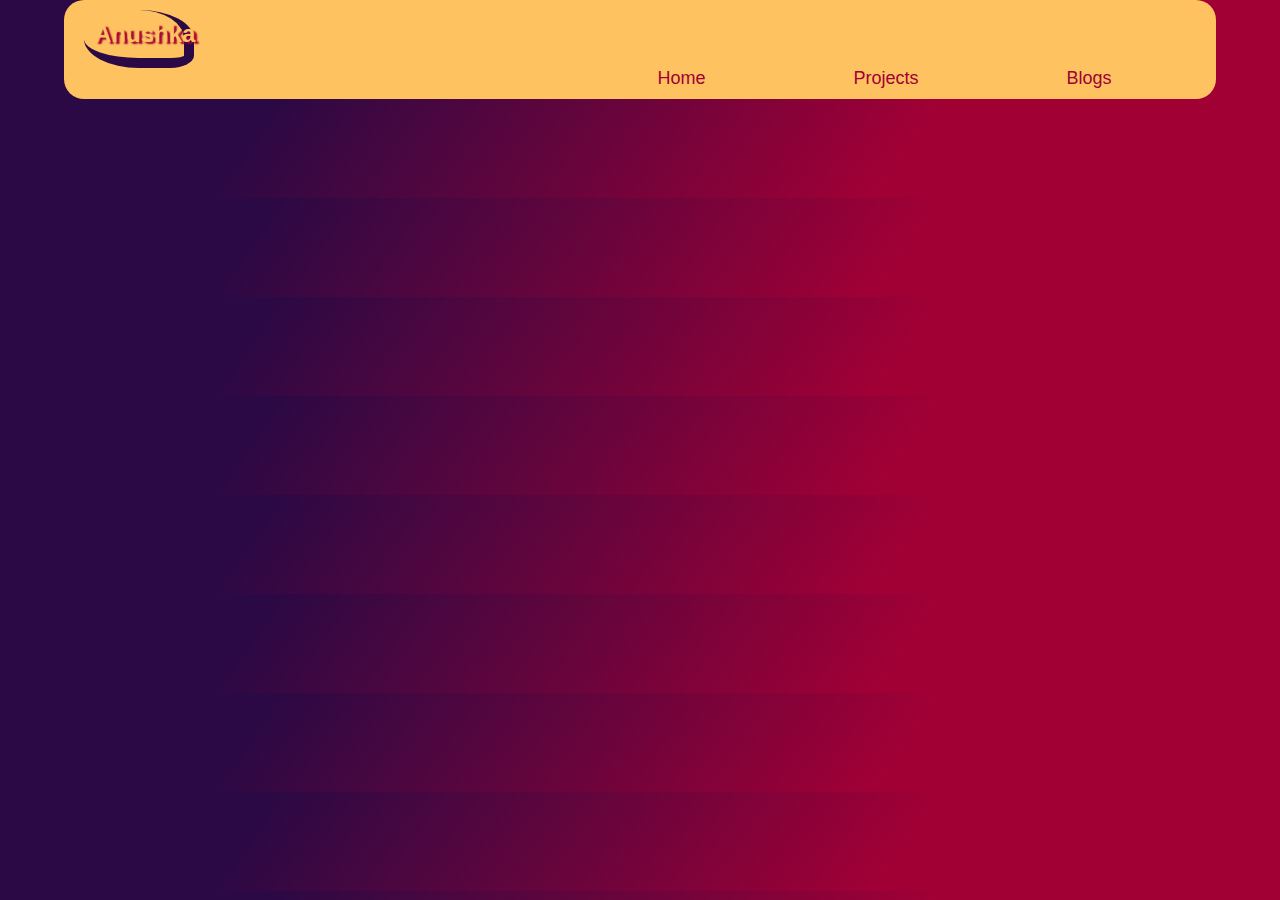
==== blogs.html @ 49ca30cb "adding index.html" ====
<!DOCTYPE html>
<html lang="en">
<head>
    <meta charset="UTF-8">
    <meta http-equiv="X-UA-Compatible" content="IE=edge">
    <meta name="viewport" content="width=device-width, initial-scale=1.0">
    <title>MyBlogs</title>
    <link rel="stylesheet" href="portfolio.css">
</head>
<body>
    <div class="nav">
        <header>
            <h2> Anushka</h2>
        </header>

        <ul class="navlist">
            <li class="navlistrow"><a href="#">Home</a></li>
            <li class="navlistrow"><a href="/projects.html">Projects</a></li>
            <li class="navlistrow"><a href="/blogs.html">Blogs</a></li>
            <li class="navlistrow"><a href="">Contact</a></li>
        </ul>
    </div>
</body>
</html>
---- portfolio.css ----
@import url('https://fonts.googleapis.com/css2?family=Oleo+Script+Swash+Caps:wght@400;700&display=swap');

:root {

    --primaary: #2A0944;
    --primary: linear-gradient(125deg, rgb(42, 9, 68) 20%, rgb(161, 0, 53)70%);
    --secondary: #3FA796;
    --tertiary: #FEC260;
    --button: #A10035;
}

* {
    margin: 0;
    padding: 0;
    box-sizing: border-box;
    font-family: "Mulish", sans-serif;
    padding-left: 2rem;
    padding-right: 2rem;

    color: var(--tertiary);

}

body {
    background: var(--primary);
    overflow: auto;

}

header {

    margin-left: 10px;
    max-width: 110px;
    text-shadow: .2em .1em .1em var(--button);
    border-radius: 70%;
    border-bottom-right-radius: 30%;
    border: 10px solid #2A0944;
    border-top: #FEC260;
    border-left: #FEC260;
    padding: 10px;
}

header h2 {
    color: var(--primary);
    padding: 0px;

}

.nav {
    
    background: var(--tertiary);
    border-radius: 20px;
    padding: 10px;
    text-decoration: none;

}

.navlist {
    position: relative;
    font-size: large;
    list-style: none;
    margin-left: 45%;
    display: flex;
    padding: 0;
}

.navlist li a {
    text-decoration: none;
    color: var(--button);
    margin: 10px
}

.navlist li a:hover {
    transition: 0.6s;
    font-size: larger;
    text-shadow: 0.4em 0.4em 0.2em var(--button);
}

.content {
    display: flex;
    min-height: 560px;

}

.content .intro {
    margin-top: 12%;
    min-width: 40%;
    max-width: 50%;
    font-size: 30px;

}

.content .intro p {
    font-size: 1.4rem;
}

.hero img {
    max-height: 600px;
    display: block;

}

.hero {
    margin-top: 30px;
    padding: 0px;

    text-align: center;
    overflow-x: hidden;

}

.tech,
.projects,
.blogs {
    display: flex;
    text-align: center;
    padding: 2rem;
    margin: 2rem 0px;
    border-radius: 1rem;
    font-size: x-large;
}

img {
    max-height: 300px;
}

div p {
    margin: 25px;
    font-size: large;
    min-width: 30%;
}

h3 {
    text-decoration: wavy;
    text-shadow: 0.1em 0.3em 0.2em var(--button);
}

button {
    background: var(--primaary);
    padding: 10px;
    border-radius: 20px;
    border: var(--primary);
    margin: 15px;

}

footer {
    background: var(--tertiary);
    border-radius: 20px;
    padding: 20px;
    text-decoration: none;
    color: var(--button);
}

footer h2 {
    color: var(--button);
    text-align: center;
}

footer ul {
    text-align: center;

}

footer ul li {
    display: inline;
    color: var(--button);

}
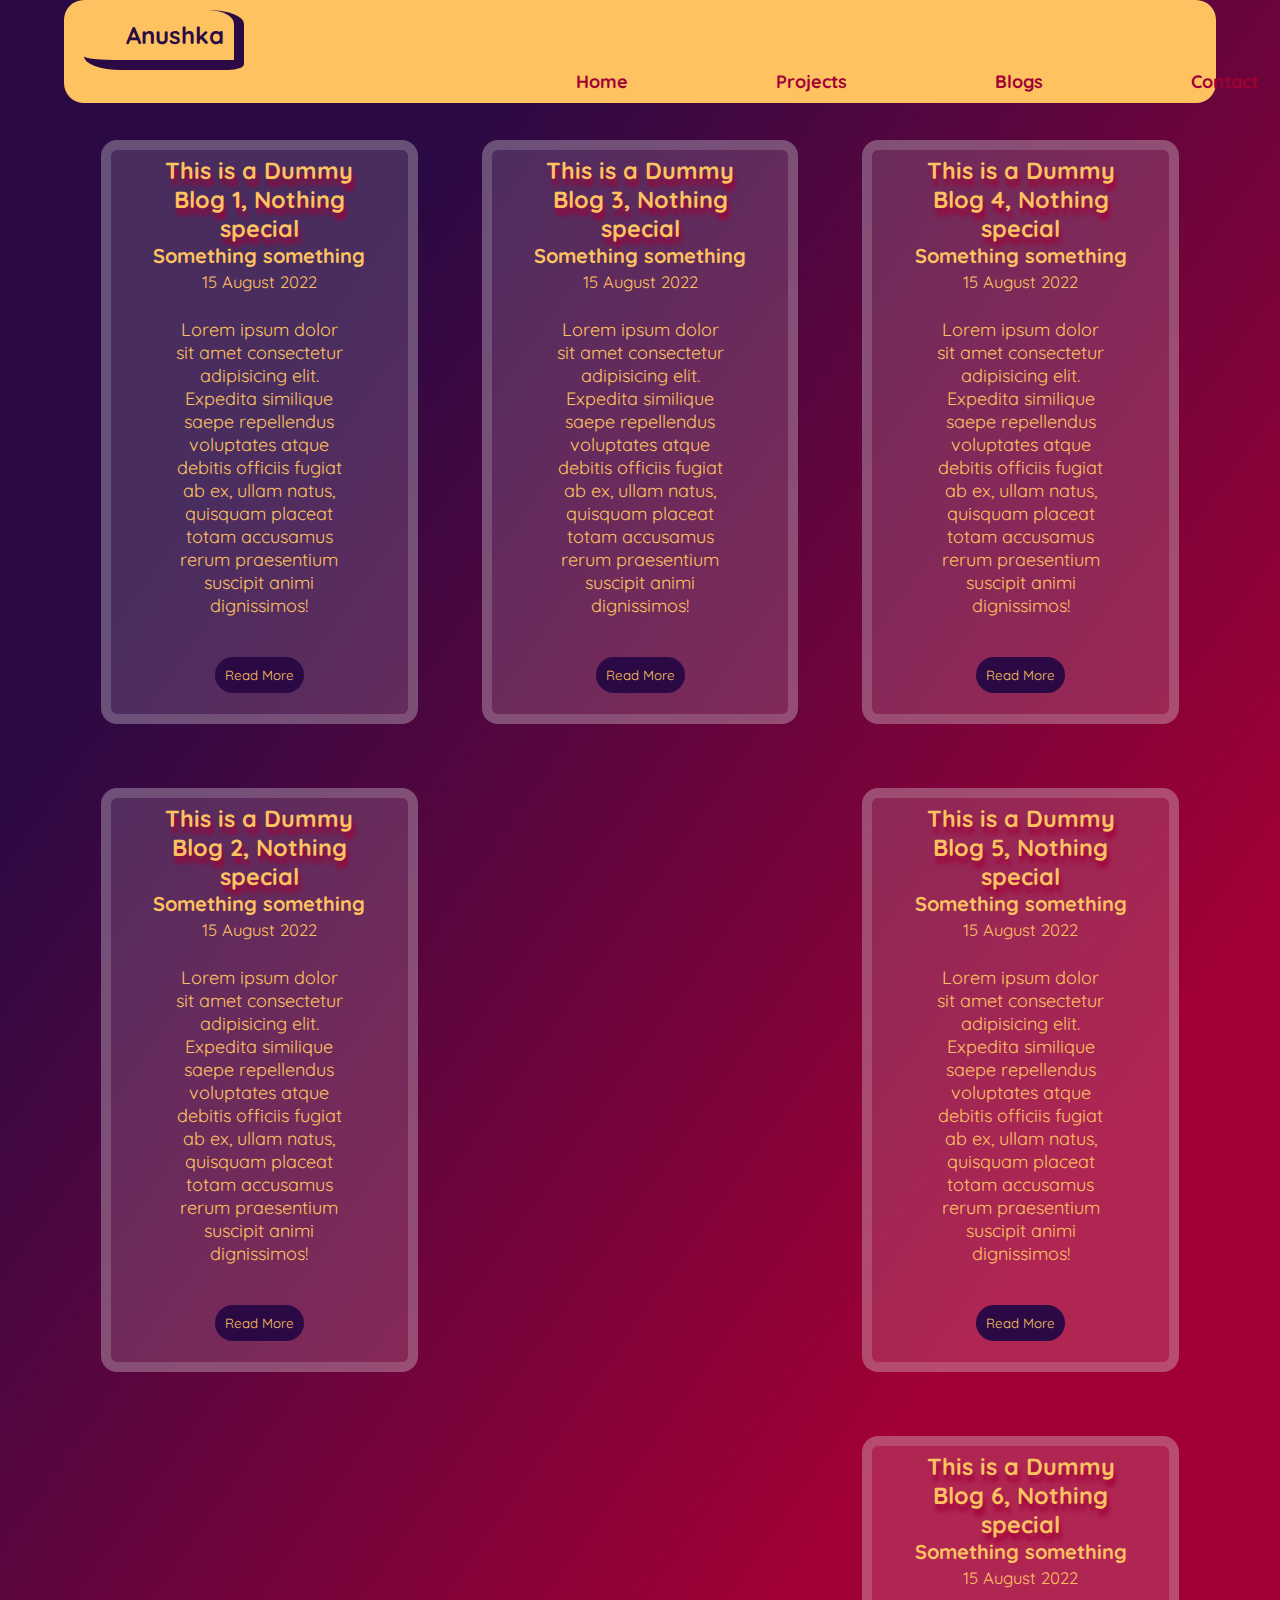
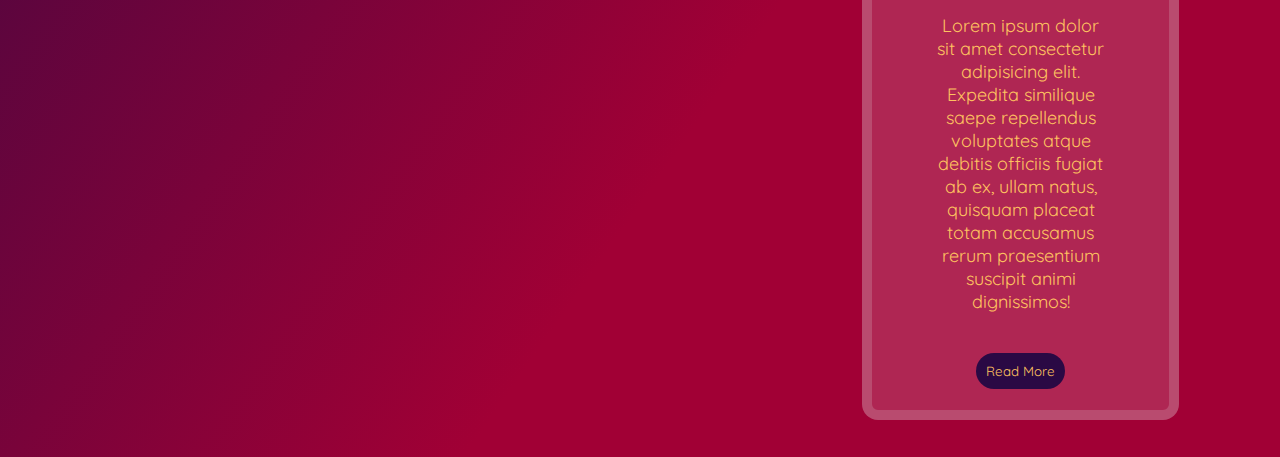
==== commit a7e81994: "adding blog page" ====
--- a/blogs.html
+++ b/blogs.html
@@ -1,24 +1,70 @@
 <!DOCTYPE html>
 <html lang="en">
-<head>
-    <meta charset="UTF-8">
-    <meta http-equiv="X-UA-Compatible" content="IE=edge">
-    <meta name="viewport" content="width=device-width, initial-scale=1.0">
+  <head>
+    <meta charset="UTF-8" />
+    <meta http-equiv="X-UA-Compatible" content="IE=edge" />
+    <meta name="viewport" content="width=device-width, initial-scale=1.0" />
     <title>MyBlogs</title>
-    <link rel="stylesheet" href="portfolio.css">
-</head>
-<body>
+    <link rel="stylesheet" href="portfolio.css" />
+    <link rel="stylesheet" href="blog.css">
+  </head>
+  <body>
     <div class="nav">
-        <header>
-            <h2> Anushka</h2>
-        </header>
+      <header>
+        <h2>Anushka</h2>
+      </header>
 
-        <ul class="navlist">
-            <li class="navlistrow"><a href="#">Home</a></li>
-            <li class="navlistrow"><a href="/projects.html">Projects</a></li>
-            <li class="navlistrow"><a href="/blogs.html">Blogs</a></li>
-            <li class="navlistrow"><a href="">Contact</a></li>
-        </ul>
+      <ul class="navlist">
+        <li class="navlistrow"><a href="#">Home</a></li>
+        <li class="navlistrow"><a href="/projects.html">Projects</a></li>
+        <li class="navlistrow"><a href="/blogs.html">Blogs</a></li>
+        <li class="navlistrow"><a href="">Contact</a></li>
+      </ul>
     </div>
-</body>
-</html>+    <div class="blog-content">
+      <div class="left">
+        <div class="blogs" id="one">
+          <h3>This is a Dummy Blog 1, Nothing special</h3>
+          <h4>Something something</h4>
+          <small>15 August 2022</small>
+          <p>Lorem ipsum dolor sit amet consectetur adipisicing elit. Expedita similique saepe repellendus voluptates atque debitis officiis fugiat ab ex, ullam natus, quisquam placeat totam accusamus rerum praesentium suscipit animi dignissimos!</p>
+          <button class="readMore">Read More</button>
+        </div>
+        <div class="blogs"id="two">
+          <h3>This is a Dummy Blog 2, Nothing special</h3>
+          <h4>Something something</h4>
+          <small>15 August 2022</small><p>Lorem ipsum dolor sit amet consectetur adipisicing elit. Expedita similique saepe repellendus voluptates atque debitis officiis fugiat ab ex, ullam natus, quisquam placeat totam accusamus rerum praesentium suscipit animi dignissimos!</p>
+          <button class="readMore">Read More</button>
+        </div>
+      </div>
+      <div class="middle"id="three">
+        <div class="blogs">
+          <h3>This is a Dummy Blog 3, Nothing special</h3>
+          <h4>Something something</h4>
+          <small>15 August 2022</small><p>Lorem ipsum dolor sit amet consectetur adipisicing elit. Expedita similique saepe repellendus voluptates atque debitis officiis fugiat ab ex, ullam natus, quisquam placeat totam accusamus rerum praesentium suscipit animi dignissimos!</p>
+          <button class="readMore">Read More</button>
+        </div>
+      </div>
+      <div class="right"id="four">
+        <div class="blogs">
+          <h3>This is a Dummy Blog 4, Nothing special</h3>
+          <h4>Something something</h4>
+          <small>15 August 2022</small><p>Lorem ipsum dolor sit amet consectetur adipisicing elit. Expedita similique saepe repellendus voluptates atque debitis officiis fugiat ab ex, ullam natus, quisquam placeat totam accusamus rerum praesentium suscipit animi dignissimos!</p>
+          <button class="readMore">Read More</button>
+        </div>
+        <div class="blogs"id="five">
+          <h3>This is a Dummy Blog 5, Nothing special</h3>
+          <h4>Something something</h4>
+          <small>15 August 2022</small><p>Lorem ipsum dolor sit amet consectetur adipisicing elit. Expedita similique saepe repellendus voluptates atque debitis officiis fugiat ab ex, ullam natus, quisquam placeat totam accusamus rerum praesentium suscipit animi dignissimos!</p>
+          <button class="readMore">Read More</button>
+        </div>
+        <div class="blogs"id="six">
+            <h3>This is a Dummy Blog 6, Nothing special</h3>
+            <h4>Something something</h4>
+            <small>15 August 2022</small><p>Lorem ipsum dolor sit amet consectetur adipisicing elit. Expedita similique saepe repellendus voluptates atque debitis officiis fugiat ab ex, ullam natus, quisquam placeat totam accusamus rerum praesentium suscipit animi dignissimos!</p>
+            <button class="readMore">Read More</button>
+          </div>
+      </div>
+    </div>
+  </body>
+</html>
--- a/portfolio.css
+++ b/portfolio.css
@@ -1,169 +1,157 @@
-@import url('https://fonts.googleapis.com/css2?family=Oleo+Script+Swash+Caps:wght@400;700&display=swap');
-
+@import url("https://fonts.googleapis.com/css2?family=Oleo+Script+Swash+Caps:wght@400;700&family=Quicksand:wght@300;400;500;600;700&display=swap");
 :root {
-
-    --primaary: #2A0944;
-    --primary: linear-gradient(125deg, rgb(42, 9, 68) 20%, rgb(161, 0, 53)70%);
-    --secondary: #3FA796;
-    --tertiary: #FEC260;
-    --button: #A10035;
+  --primaary: #2a0944;
+  --primary: linear-gradient(125deg, rgb(42, 9, 68) 20%, rgb(161, 0, 53) 70%);
+  --secondary: #3fa796;
+  --tertiary: #fec260;
+  --button: #a10035;
 }
 
 * {
-    margin: 0;
-    padding: 0;
-    box-sizing: border-box;
-    font-family: "Mulish", sans-serif;
-    padding-left: 2rem;
-    padding-right: 2rem;
-
-    color: var(--tertiary);
-
+  margin: 0;
+  padding: 0;
+  box-sizing: border-box;
+  font-family: "Oleo Script Swash Caps", cursive;
+  font-family: "Quicksand", sans-serif;
+  padding-left: 2rem;
+  padding-right: 2rem;
+  color: var(--tertiary);
 }
 
 body {
-    background: var(--primary);
-    overflow: auto;
-
+  background: var(--primary);
+  overflow-x: hidden;
 }
 
 header {
-
-    margin-left: 10px;
-    max-width: 110px;
-    text-shadow: .2em .1em .1em var(--button);
-    border-radius: 70%;
-    border-bottom-right-radius: 30%;
-    border: 10px solid #2A0944;
-    border-top: #FEC260;
-    border-left: #FEC260;
-    padding: 10px;
+  margin-left: 10px;
+  max-width: 160px;
+  border-radius: 23%;
+  border-bottom-right-radius: 10%;
+  border: 10px solid #2a0944;
+  border-top: #fec260;
+  border-left: #fec260;
+  padding: 10px;
 }
 
 header h2 {
-    color: var(--primary);
-    padding: 0px;
-
+  color: var(--primaary);
+  margin-right: 10px;
 }
 
 .nav {
-    
-    background: var(--tertiary);
-    border-radius: 20px;
-    padding: 10px;
-    text-decoration: none;
-
+  background: var(--tertiary);
+  border-radius: 20px;
+  padding: 10px;
+  text-decoration: none;
 }
 
 .navlist {
-    position: relative;
-    font-size: large;
-    list-style: none;
-    margin-left: 45%;
-    display: flex;
-    padding: 0;
+  position: relative;
+  left: 35%;
+  font-size: large;
+  list-style: none;
+  display: inline-flex;
 }
 
-.navlist li a {
-    text-decoration: none;
-    color: var(--button);
-    margin: 10px
+.navlistrow a {
+  justify-content: space-between;
+  text-decoration: none;
+  color: var(--button);
+  margin: 10px;
+  font-weight: 800;
 }
 
-.navlist li a:hover {
-    transition: 0.6s;
-    font-size: larger;
-    text-shadow: 0.4em 0.4em 0.2em var(--button);
+.navlistrow a:hover {
+  transition: 0.6s;
+  font-size: larger;
+  text-shadow: 0.4em 0.4em 0.2em var(--button);
 }
 
 .content {
-    display: flex;
-    min-height: 560px;
-
+  display: flex;
+  min-height: 560px;
 }
 
 .content .intro {
-    margin-top: 12%;
-    min-width: 40%;
-    max-width: 50%;
-    font-size: 30px;
-
+  margin-top: 12%;
+  min-width: 40%;
+  max-width: 50%;
+  font-size: 30px;
+  height: 500px;
 }
 
 .content .intro p {
-    font-size: 1.4rem;
+  font-size: 1.4rem;
 }
 
 .hero img {
-    max-height: 600px;
-    display: block;
-
+  max-height: 500px;
+  display: block;
 }
 
 .hero {
-    margin-top: 30px;
-    padding: 0px;
-
-    text-align: center;
-    overflow-x: hidden;
-
+  margin-top: 60px;
+  padding: 0px;
+  text-align: center;
+  overflow-x: hidden;
 }
 
 .tech,
 .projects,
 .blogs {
-    display: flex;
-    text-align: center;
-    padding: 2rem;
-    margin: 2rem 0px;
-    border-radius: 1rem;
-    font-size: x-large;
+  display: flex;
+  justify-content: center;
+  text-align: center;
+  padding: 2rem;
+  margin: 2rem 0px;
+  border-radius: 1rem;
+  font-size: x-large;
 }
 
 img {
-    max-height: 300px;
+  max-height: 300px;
 }
 
 div p {
-    margin: 25px;
-    font-size: large;
-    min-width: 30%;
+  margin: 25px;
+  font-size: large;
 }
 
 h3 {
-    text-decoration: wavy;
-    text-shadow: 0.1em 0.3em 0.2em var(--button);
+  text-shadow: 0.1em 0.3em 0.2em var(--button);
 }
 
 button {
-    background: var(--primaary);
-    padding: 10px;
-    border-radius: 20px;
-    border: var(--primary);
-    margin: 15px;
-
+  background: var(--primaary);
+  padding: 10px;
+  border-radius: 20px;
+  border: var(--primary);
+  margin: 15px;
 }
-
+button:hover{
+  letter-spacing: 1.2px;
+  transition:0.3s;
+}
 footer {
-    background: var(--tertiary);
-    border-radius: 20px;
-    padding: 20px;
-    text-decoration: none;
-    color: var(--button);
+  background: var(--tertiary);
+  border-radius: 20px;
+  padding: 20px;
+  text-decoration: none;
+  color: var(--button);
 }
 
 footer h2 {
-    color: var(--button);
-    text-align: center;
+  color: var(--button);
+  text-align: center;
 }
 
 footer ul {
-    text-align: center;
-
+  text-align: center;
 }
 
 footer ul li {
-    display: inline;
-    color: var(--button);
+  display: inline;
+  color: var(--button);
+}
 
-}--- a/blog.css
+++ b/blog.css
@@ -0,0 +1,14 @@
+.blog-content {
+    display: grid;
+    grid-template-columns: auto auto auto;
+    padding: 5px;
+  }
+  .blogs{
+    display: inline-block;
+    background-color: rgba(255, 255, 255, 0.15);
+    border: 10px solid rgba(225, 225, 225, 0.199);
+    padding: 6px;
+    font-size: 20px;
+    text-align: center;
+  }
+ 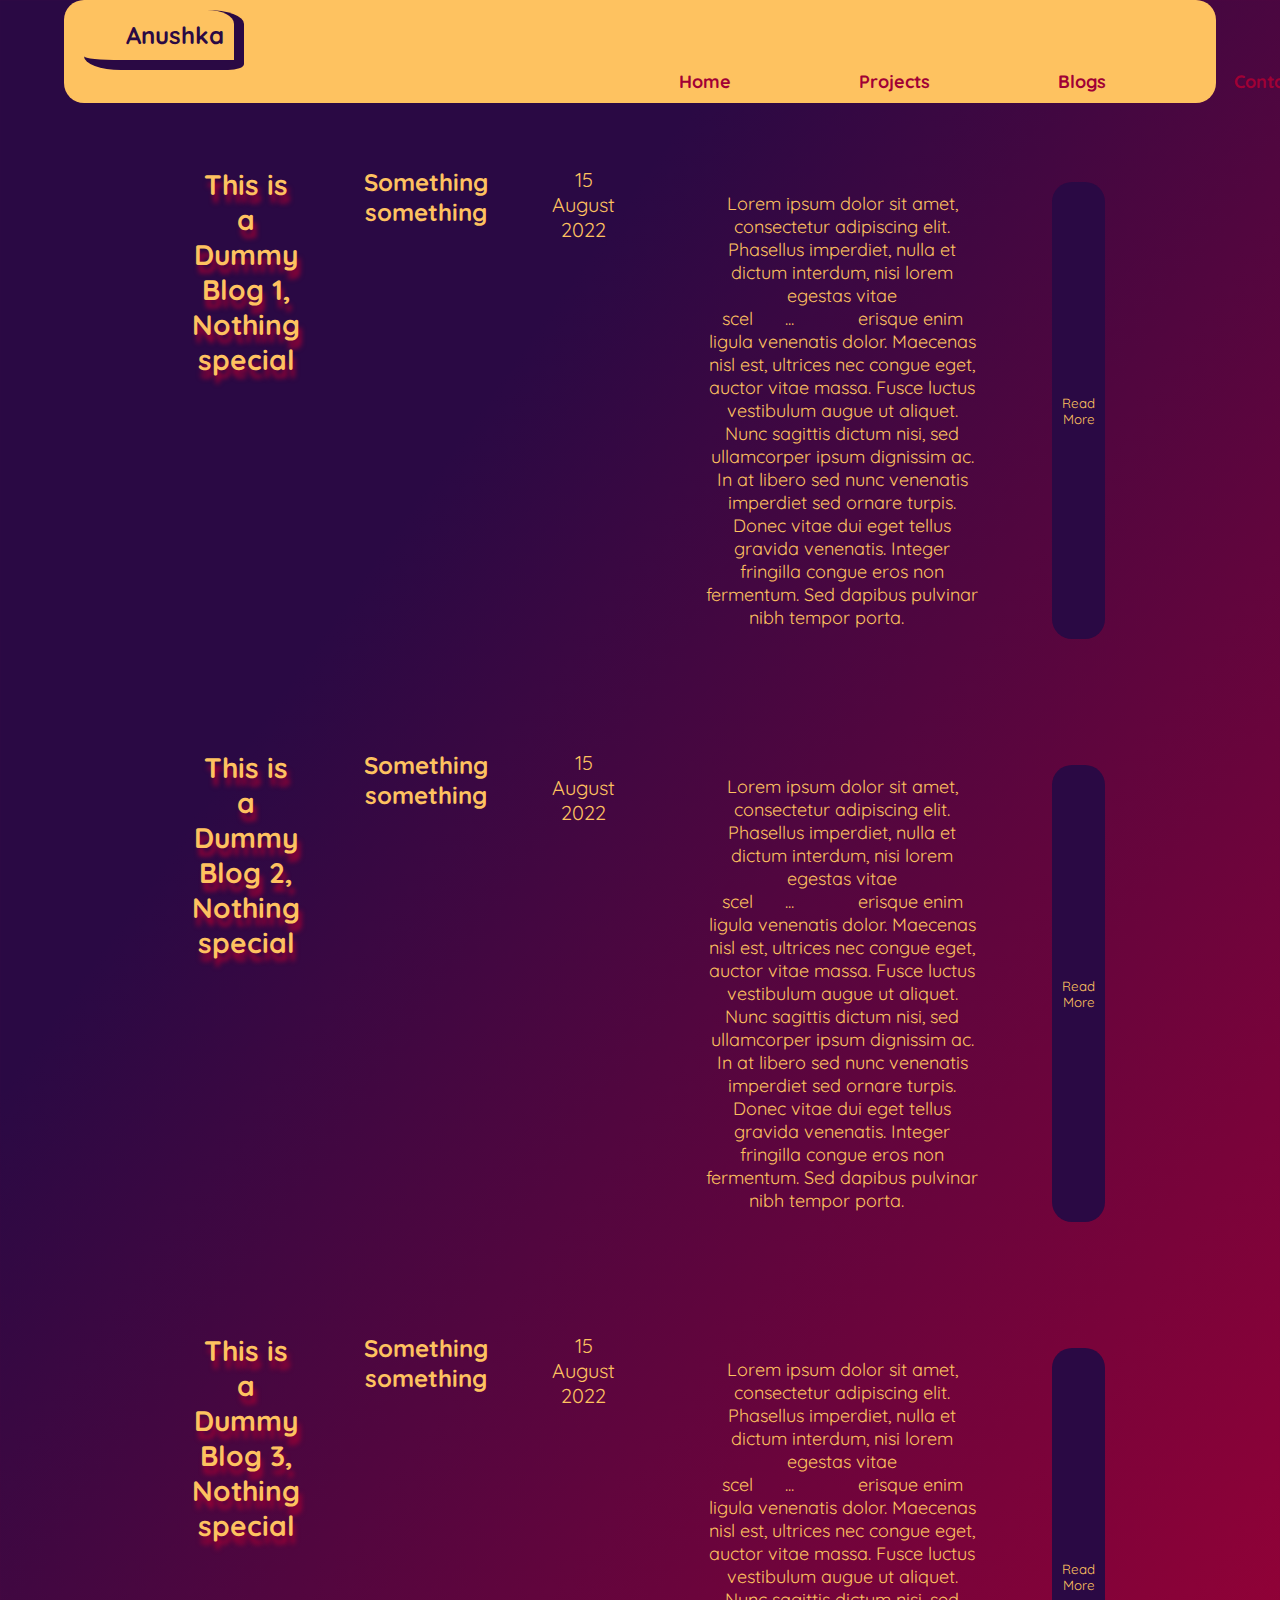
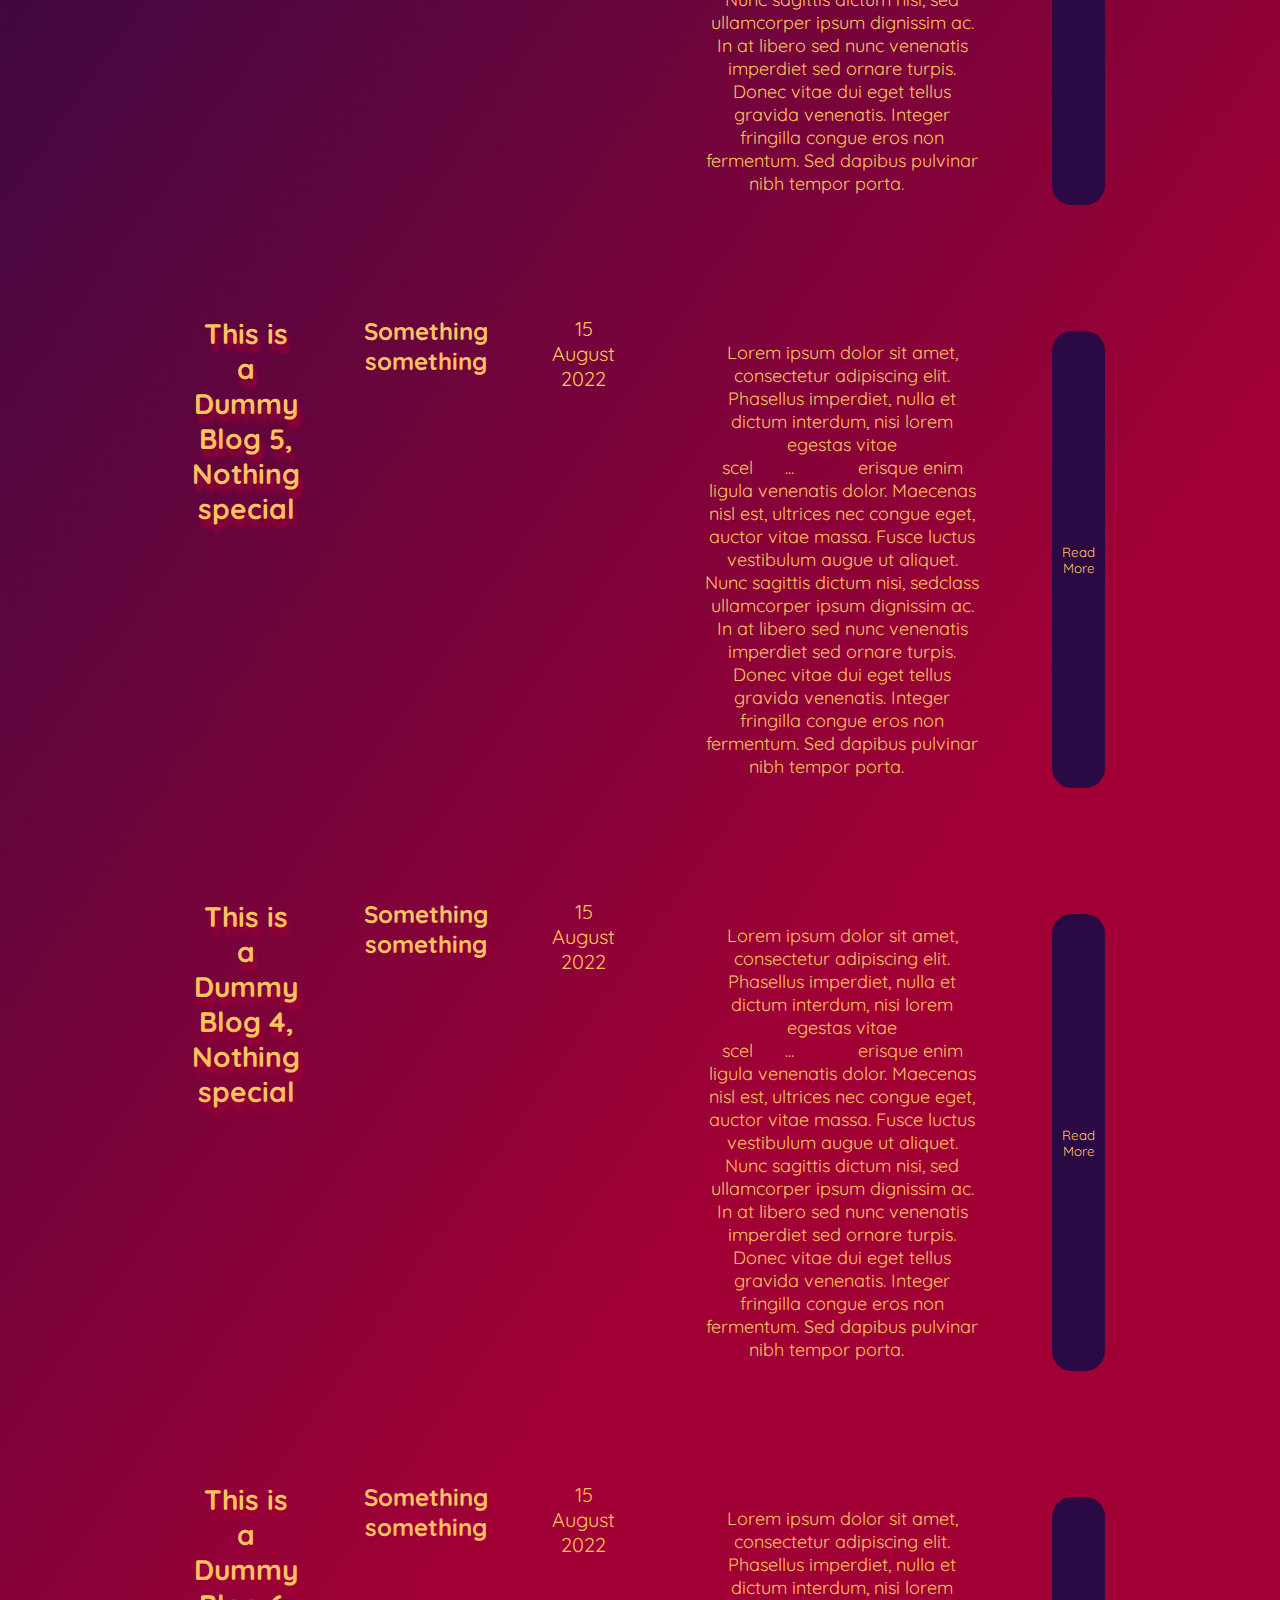
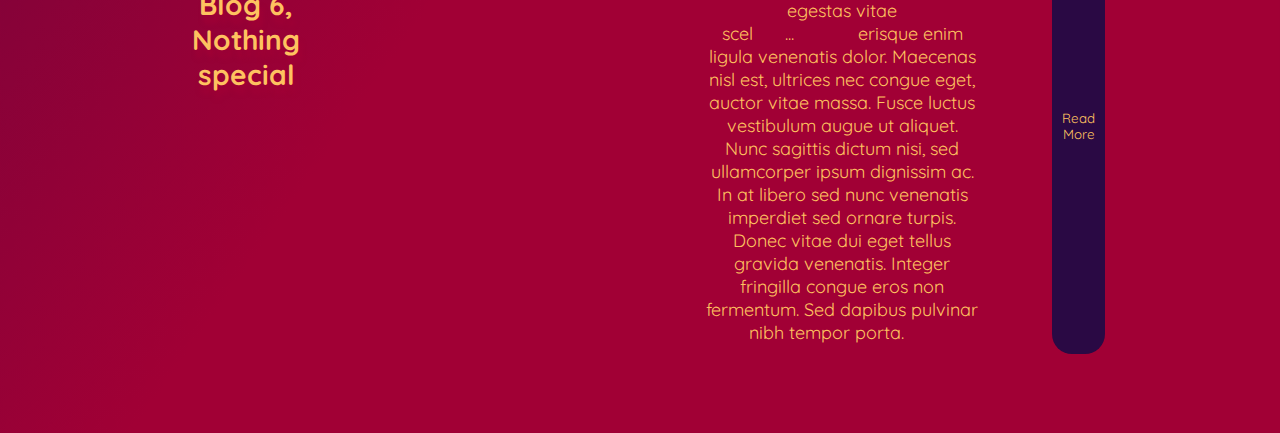
==== commit 0f948341: "navigation fixed" ====
--- a/blogs.html
+++ b/blogs.html
@@ -6,7 +6,7 @@
     <meta name="viewport" content="width=device-width, initial-scale=1.0" />
     <title>MyBlogs</title>
     <link rel="stylesheet" href="portfolio.css" />
-    <link rel="stylesheet" href="blog.css">
+    <link rel="stylesheet" href="src/blog.css">
   </head>
   <body>
     <div class="nav">
@@ -15,10 +15,10 @@
       </header>
 
       <ul class="navlist">
-        <li class="navlistrow"><a href="#">Home</a></li>
-        <li class="navlistrow"><a href="/projects.html">Projects</a></li>
-        <li class="navlistrow"><a href="/blogs.html">Blogs</a></li>
-        <li class="navlistrow"><a href="">Contact</a></li>
+        <li class="navlistrow"><a href="index.html">Home</a></li>
+        <li class="navlistrow"><a href="projects.html">Projects</a></li>
+        <li class="navlistrow"><a href="blogs.html">Blogs</a></li>
+        <li class="navlistrow"><a href="contactme.html">Contact</a></li>
       </ul>
     </div>
     <div class="blog-content">
@@ -27,44 +27,65 @@
           <h3>This is a Dummy Blog 1, Nothing special</h3>
           <h4>Something something</h4>
           <small>15 August 2022</small>
-          <p>Lorem ipsum dolor sit amet consectetur adipisicing elit. Expedita similique saepe repellendus voluptates atque debitis officiis fugiat ab ex, ullam natus, quisquam placeat totam accusamus rerum praesentium suscipit animi dignissimos!</p>
-          <button class="readMore">Read More</button>
+          <p>Lorem ipsum dolor sit amet, consectetur adipiscing elit. Phasellus imperdiet, nulla et dictum interdum, nisi lorem egestas vitae scel<span class="dots">...</span><span class="more">erisque enim ligula venenatis dolor. Maecenas nisl est, ultrices nec congue eget, auctor vitae massa. Fusce luctus vestibulum augue ut aliquet. Nunc sagittis dictum nisi, sed ullamcorper ipsum dignissim ac. In at libero sed nunc venenatis imperdiet sed ornare turpis. Donec vitae dui eget tellus gravida venenatis. Integer fringilla congue eros non fermentum. Sed dapibus pulvinar nibh tempor porta.</span></p>
+          <button onclick="ReadMore()"class="readMore">Read More</button>
         </div>
         <div class="blogs"id="two">
           <h3>This is a Dummy Blog 2, Nothing special</h3>
           <h4>Something something</h4>
-          <small>15 August 2022</small><p>Lorem ipsum dolor sit amet consectetur adipisicing elit. Expedita similique saepe repellendus voluptates atque debitis officiis fugiat ab ex, ullam natus, quisquam placeat totam accusamus rerum praesentium suscipit animi dignissimos!</p>
-          <button class="readMore">Read More</button>
+          <small>15 August 2022</small><p>Lorem ipsum dolor sit amet, consectetur adipiscing elit. Phasellus imperdiet, nulla et dictum interdum, nisi lorem egestas vitae scel<span class="dots">...</span><span class="more">erisque enim ligula venenatis dolor. Maecenas nisl est, ultrices nec congue eget, auctor vitae massa. Fusce luctus vestibulum augue ut aliquet. Nunc sagittis dictum nisi, sed ullamcorper ipsum dignissim ac. In at libero sed nunc venenatis imperdiet sed ornare turpis. Donec vitae dui eget tellus gravida venenatis. Integer fringilla congue eros non fermentum. Sed dapibus pulvinar nibh tempor porta.</span></p>
+          <button onclick="ReadMore()" class="readMore">Read More</button>
         </div>
       </div>
       <div class="middle"id="three">
         <div class="blogs">
           <h3>This is a Dummy Blog 3, Nothing special</h3>
           <h4>Something something</h4>
-          <small>15 August 2022</small><p>Lorem ipsum dolor sit amet consectetur adipisicing elit. Expedita similique saepe repellendus voluptates atque debitis officiis fugiat ab ex, ullam natus, quisquam placeat totam accusamus rerum praesentium suscipit animi dignissimos!</p>
-          <button class="readMore">Read More</button>
+          <small>15 August 2022</small><p>Lorem ipsum dolor sit amet, consectetur adipiscing elit. Phasellus imperdiet, nulla et dictum interdum, nisi lorem egestas vitae scel<span class="dots">...</span><span class="more">erisque enim ligula venenatis dolor. Maecenas nisl est, ultrices nec congue eget, auctor vitae massa. Fusce luctus vestibulum augue ut aliquet. Nunc sagittis dictum nisi, sed ullamcorper ipsum dignissim ac. In at libero sed nunc venenatis imperdiet sed ornare turpis. Donec vitae dui eget tellus gravida venenatis. Integer fringilla congue eros non fermentum. Sed dapibus pulvinar nibh tempor porta.</span></p>
+          <button onclick="ReadMore()" class="readMore">Read More</button>
+        </div><div class="blogs"id="five">
+          <h3>This is a Dummy Blog 5, Nothing special</h3>
+          <h4>Something something</h4>
+          <small>15 August 2022</small><p>Lorem ipsum dolor sit amet, consectetur adipiscing elit. Phasellus imperdiet, nulla et dictum interdum, nisi lorem egestas vitae scel<span class="dots">...</span><span class="more">erisque enim ligula venenatis dolor. Maecenas nisl est, ultrices nec congue eget, auctor vitae massa. Fusce luctus vestibulum augue ut aliquet. Nunc sagittis dictum nisi, sedclass ullamcorper ipsum dignissim ac. In at libero sed nunc venenatis imperdiet sed ornare turpis. Donec vitae dui eget tellus gravida venenatis. Integer fringilla congue eros non fermentum. Sed dapibus pulvinar nibh tempor porta.</span></p>
+          <button onclick="ReadMore()" class="readMore">Read More</button>
         </div>
+        
       </div>
       <div class="right"id="four">
         <div class="blogs">
           <h3>This is a Dummy Blog 4, Nothing special</h3>
           <h4>Something something</h4>
-          <small>15 August 2022</small><p>Lorem ipsum dolor sit amet consectetur adipisicing elit. Expedita similique saepe repellendus voluptates atque debitis officiis fugiat ab ex, ullam natus, quisquam placeat totam accusamus rerum praesentium suscipit animi dignissimos!</p>
-          <button class="readMore">Read More</button>
+          <small>15 August 2022</small><p>Lorem ipsum dolor sit amet, consectetur adipiscing elit. Phasellus imperdiet, nulla et dictum interdum, nisi lorem egestas vitae scel<span class="dots">...</span><span class="moreText">erisque enim ligula venenatis dolor. Maecenas nisl est, ultrices nec congue eget, auctor vitae massa. Fusce luctus vestibulum augue ut aliquet. Nunc sagittis dictum nisi, sed ullamcorper ipsum dignissim ac. In at libero sed nunc venenatis imperdiet sed ornare turpis. Donec vitae dui eget tellus gravida venenatis. Integer fringilla congue eros non fermentum. Sed dapibus pulvinar nibh tempor porta.</span></p>
+          <button onclick="ReadMore()" class="readMore">Read More</button>
         </div>
-        <div class="blogs"id="five">
-          <h3>This is a Dummy Blog 5, Nothing special</h3>
-          <h4>Something something</h4>
-          <small>15 August 2022</small><p>Lorem ipsum dolor sit amet consectetur adipisicing elit. Expedita similique saepe repellendus voluptates atque debitis officiis fugiat ab ex, ullam natus, quisquam placeat totam accusamus rerum praesentium suscipit animi dignissimos!</p>
-          <button class="readMore">Read More</button>
-        </div>
+        
         <div class="blogs"id="six">
             <h3>This is a Dummy Blog 6, Nothing special</h3>
             <h4>Something something</h4>
-            <small>15 August 2022</small><p>Lorem ipsum dolor sit amet consectetur adipisicing elit. Expedita similique saepe repellendus voluptates atque debitis officiis fugiat ab ex, ullam natus, quisquam placeat totam accusamus rerum praesentium suscipit animi dignissimos!</p>
-            <button class="readMore">Read More</button>
+            <small>15 August 2022</small><p>Lorem ipsum dolor sit amet, consectetur adipiscing elit. Phasellus imperdiet, nulla et dictum interdum, nisi lorem egestas vitae scel<span class="dots">...</span><span class="more">erisque enim ligula venenatis dolor. Maecenas nisl est, ultrices nec congue eget, auctor vitae massa. Fusce luctus vestibulum augue ut aliquet. Nunc sagittis dictum nisi, sed ullamcorper ipsum dignissim ac. In at libero sed nunc venenatis imperdiet sed ornare turpis. Donec vitae dui eget tellus gravida venenatis. Integer fringilla congue eros non fermentum. Sed dapibus pulvinar nibh tempor porta.</span></p>
+            <button onclick="ReadMore()" class="readMore">Read More</button>
           </div>
       </div>
     </div>
+
+<script type="text/javascript">
+function ReadMore() {
+  var dots = document.getElementsByClassName("dots");
+  var moreText = document.getElementsByClassName("moreText");
+  var btnText = document.getElementsByClassName("readMore");
+
+  if (dots.style.display === "none") {
+    dots.style.display = "inline";
+    btnText.innerHTML = "Read more";
+    moreText.style.display = "none";
+  } else {
+    dots.style.display = "none";
+    btnText.innerHTML = "Read less";
+    moreText.style.display = "inline";
+  }
+}
+
+</script>
+
   </body>
 </html>
--- a/portfolio.css
+++ b/portfolio.css
@@ -16,6 +16,7 @@
   padding-left: 2rem;
   padding-right: 2rem;
   color: var(--tertiary);
+  text-decoration: none;
 }
 
 body {
@@ -48,7 +49,7 @@
 
 .navlist {
   position: relative;
-  left: 35%;
+  left: 45%;
   font-size: large;
   list-style: none;
   display: inline-flex;
@@ -58,7 +59,6 @@
   justify-content: space-between;
   text-decoration: none;
   color: var(--button);
-  margin: 10px;
   font-weight: 800;
 }
 
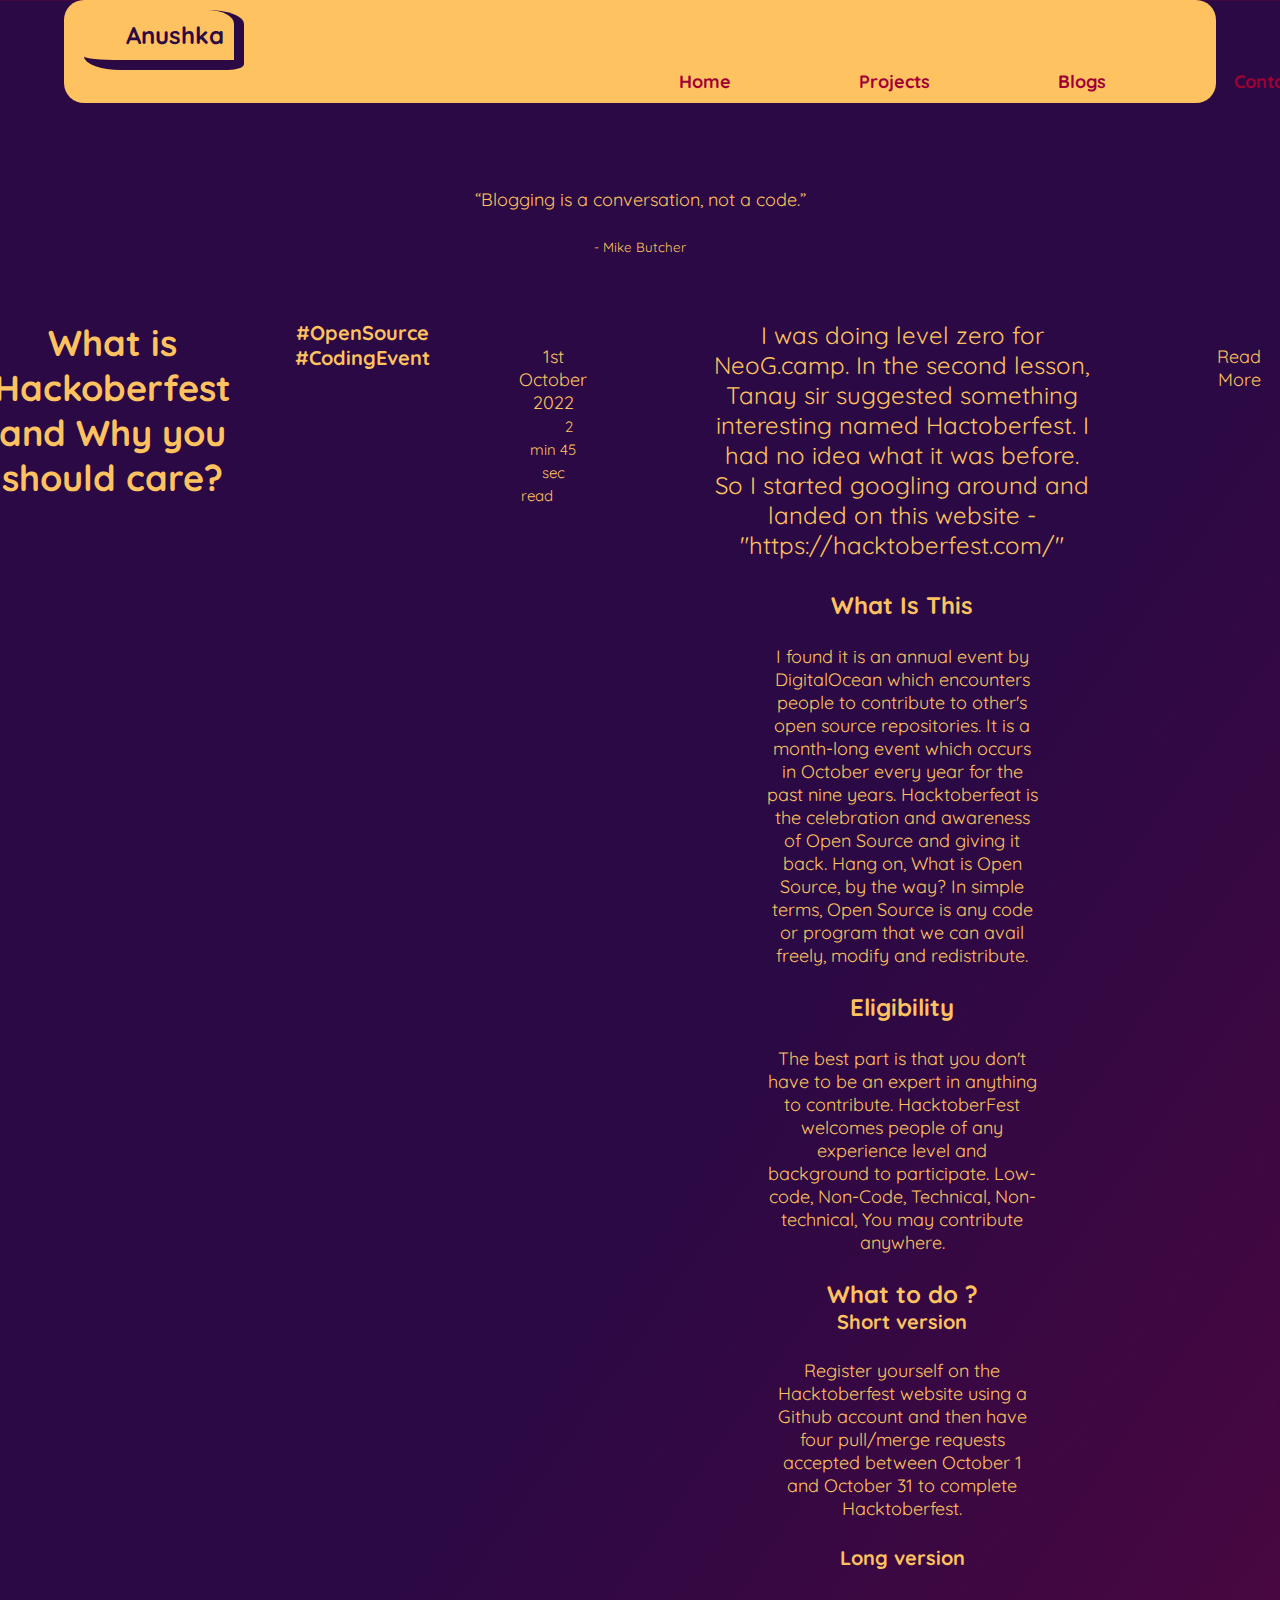
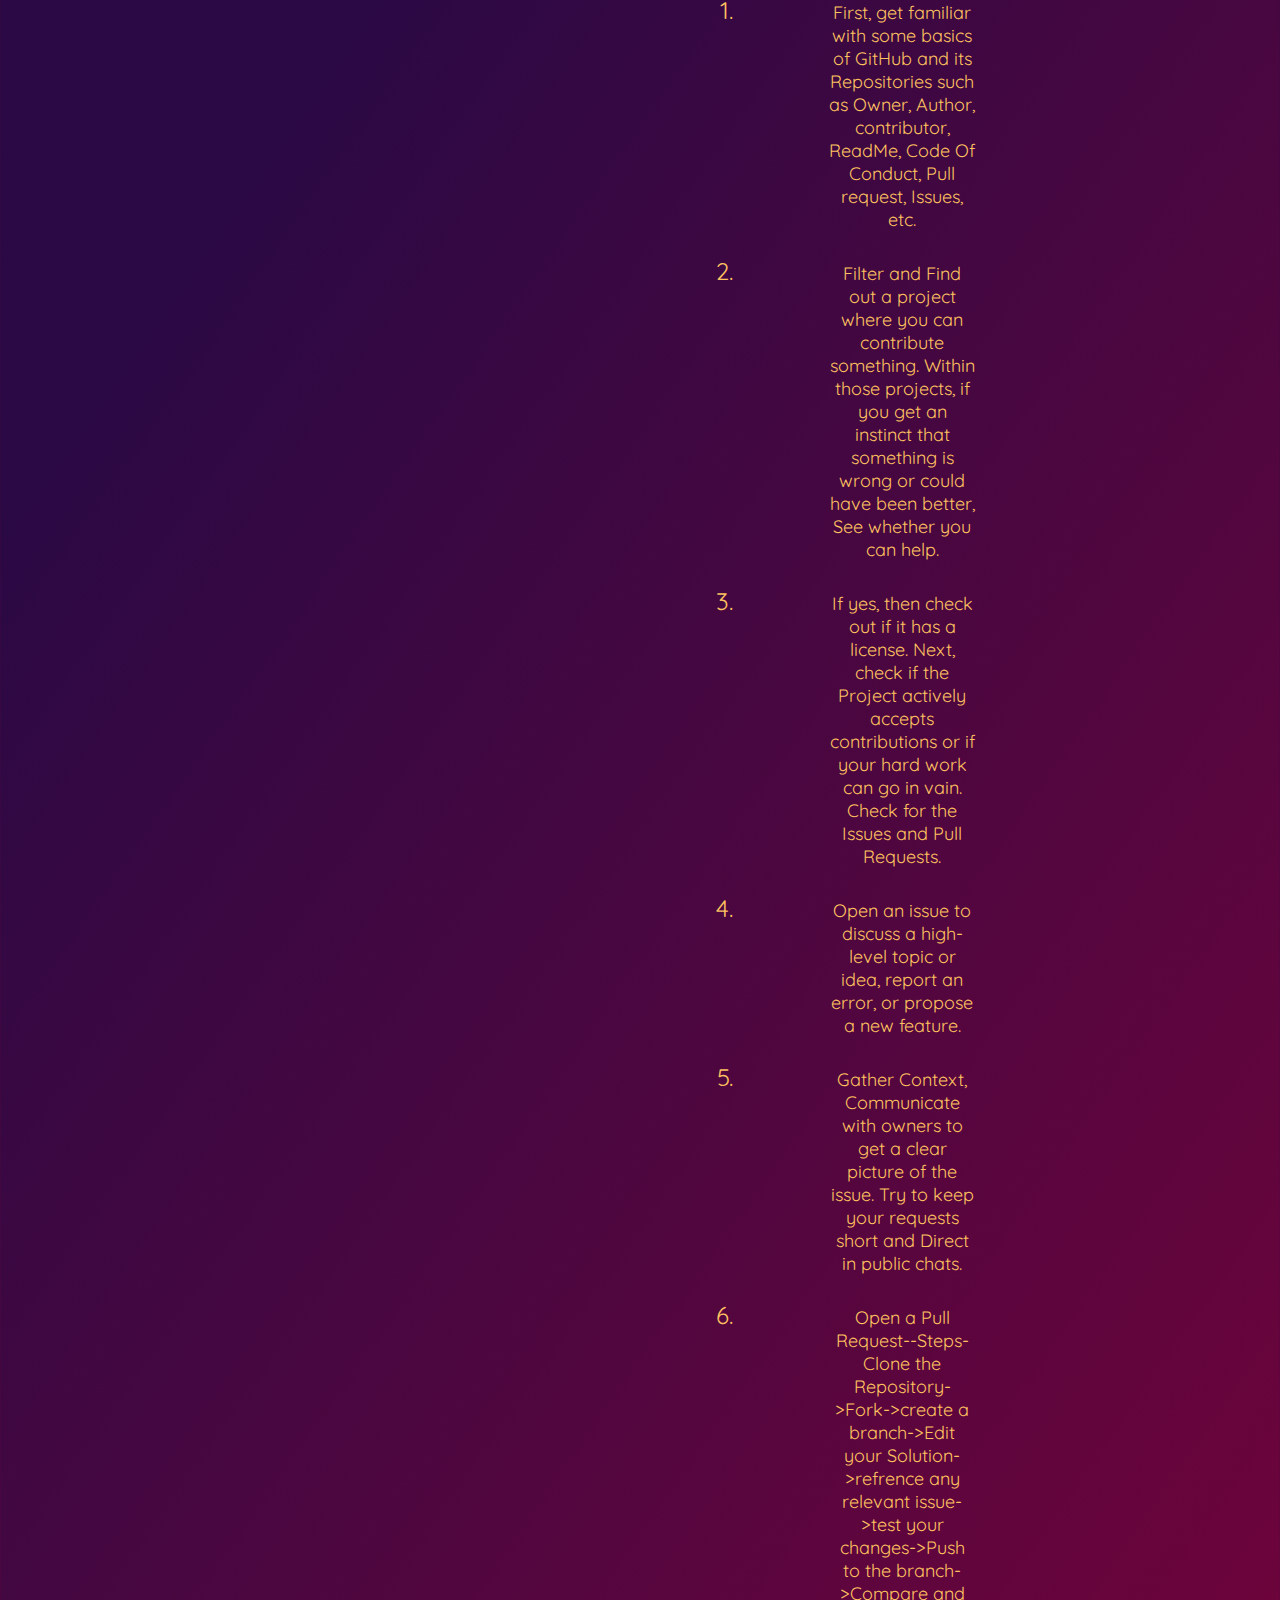
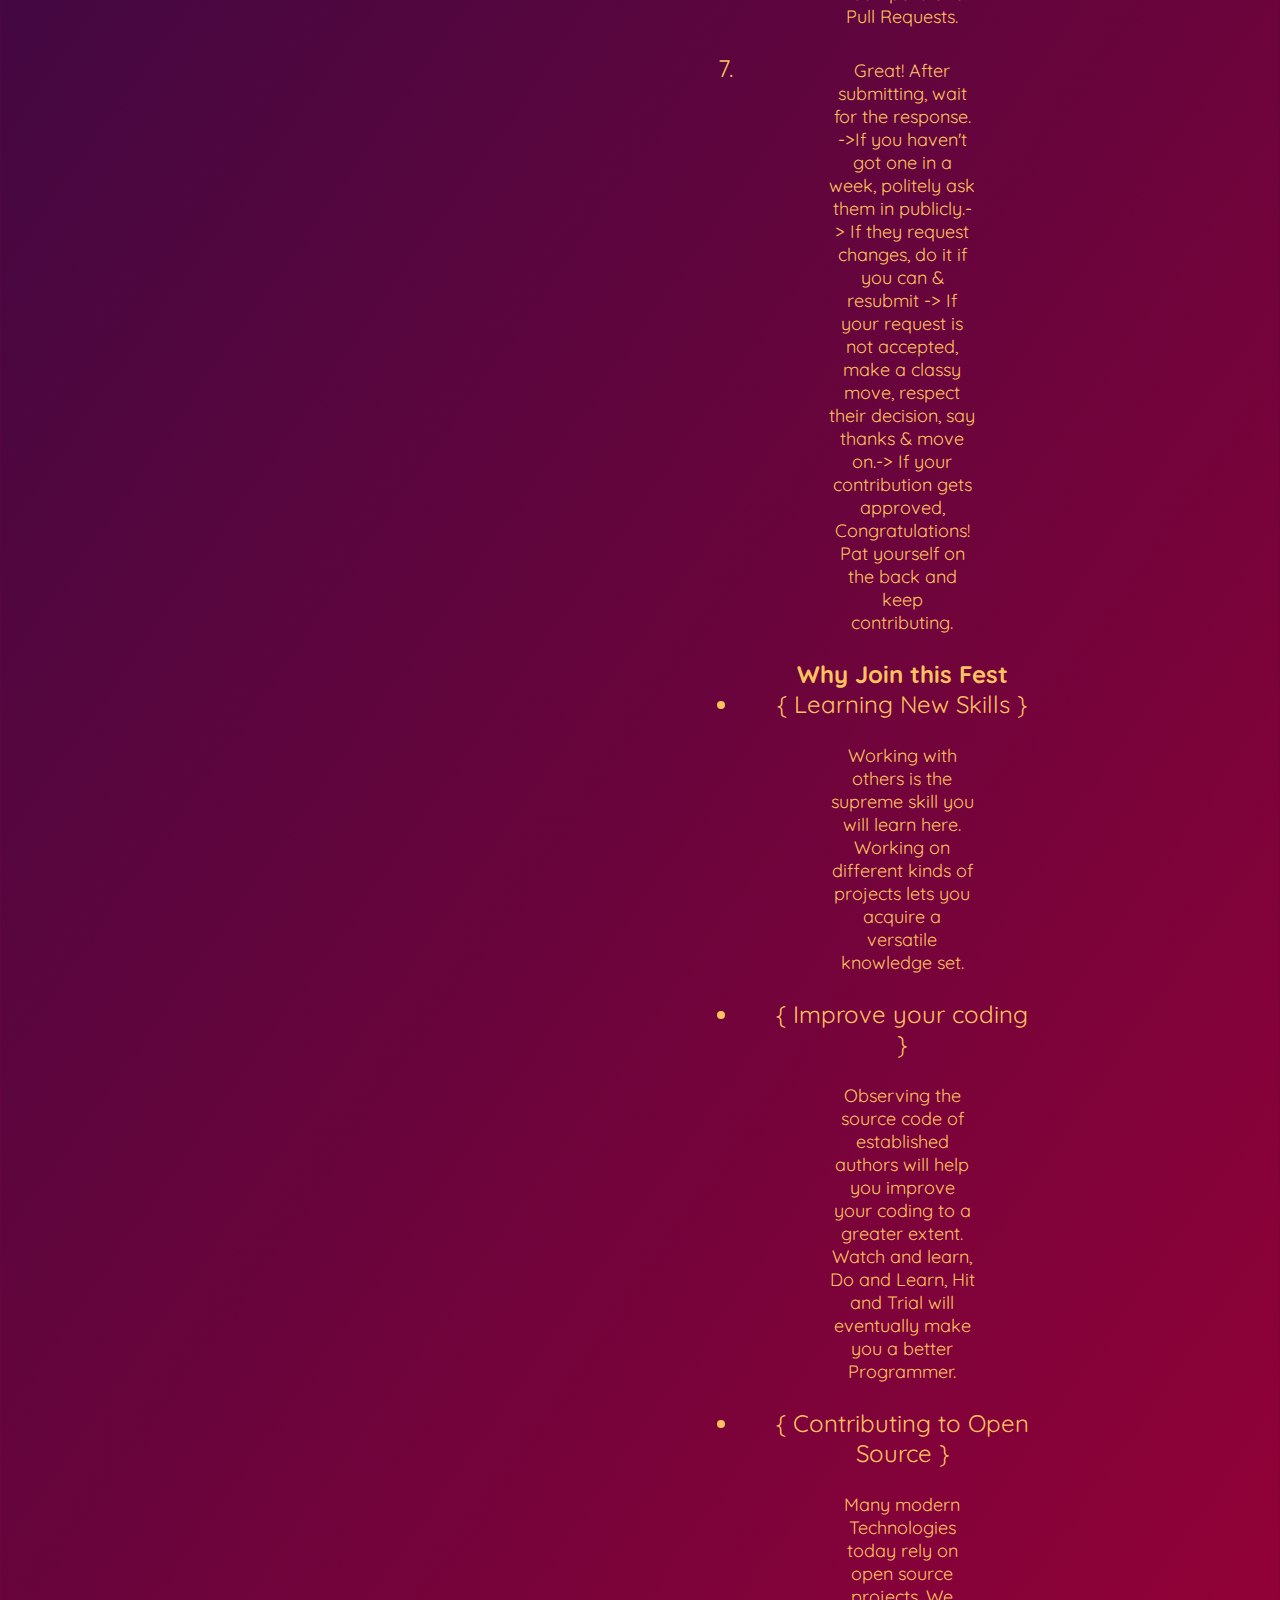
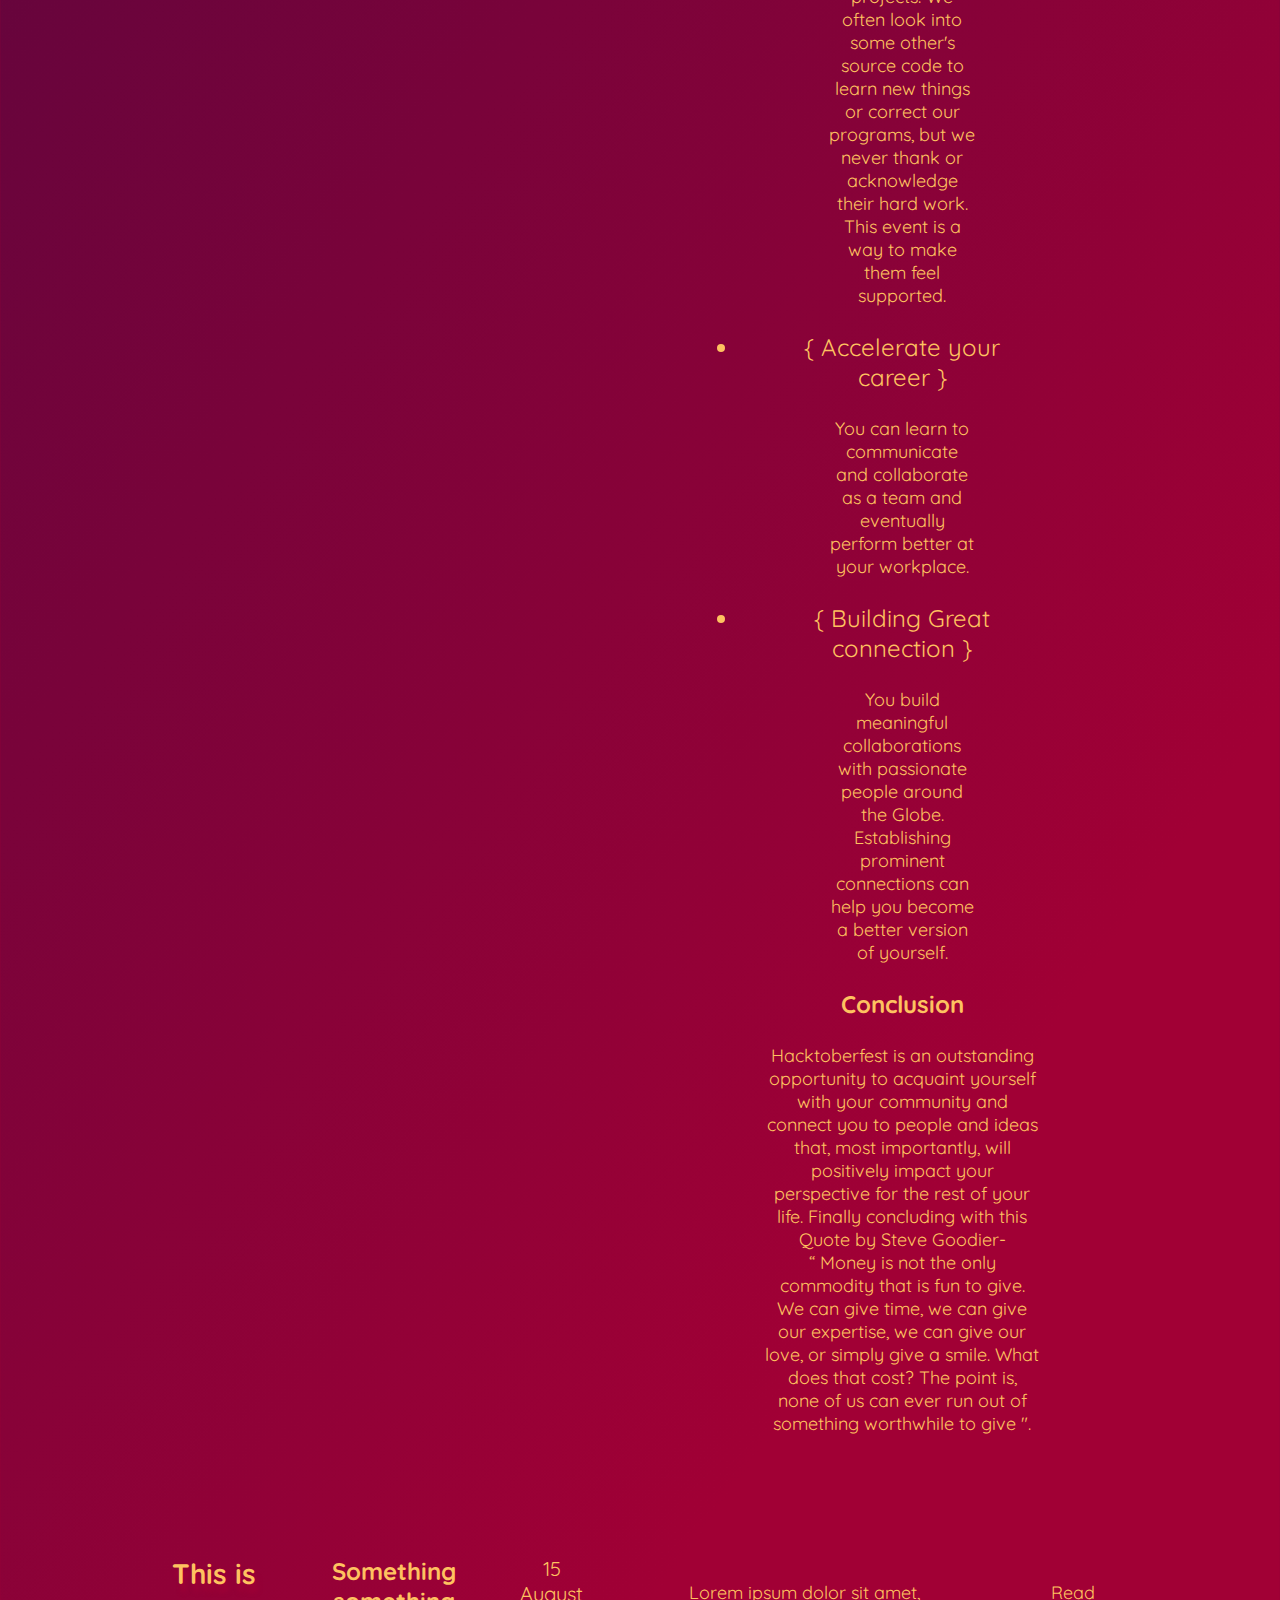
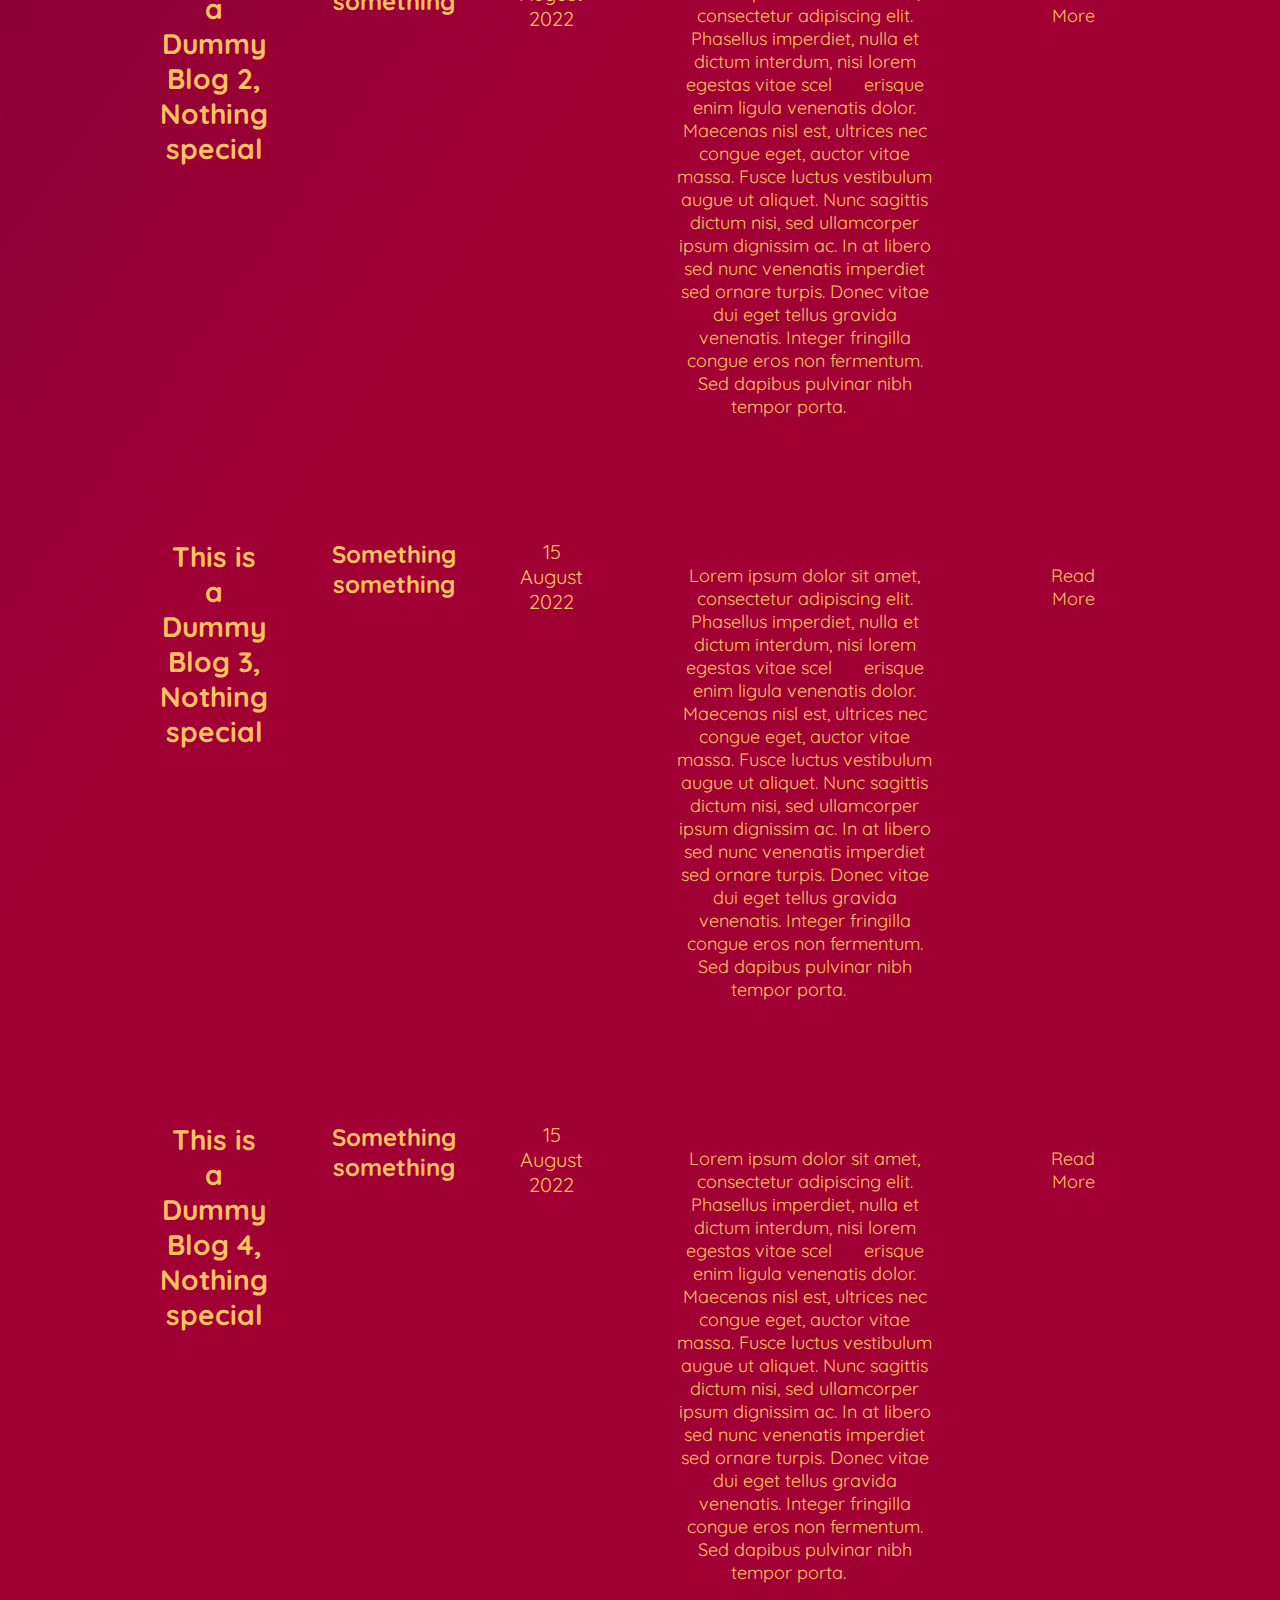
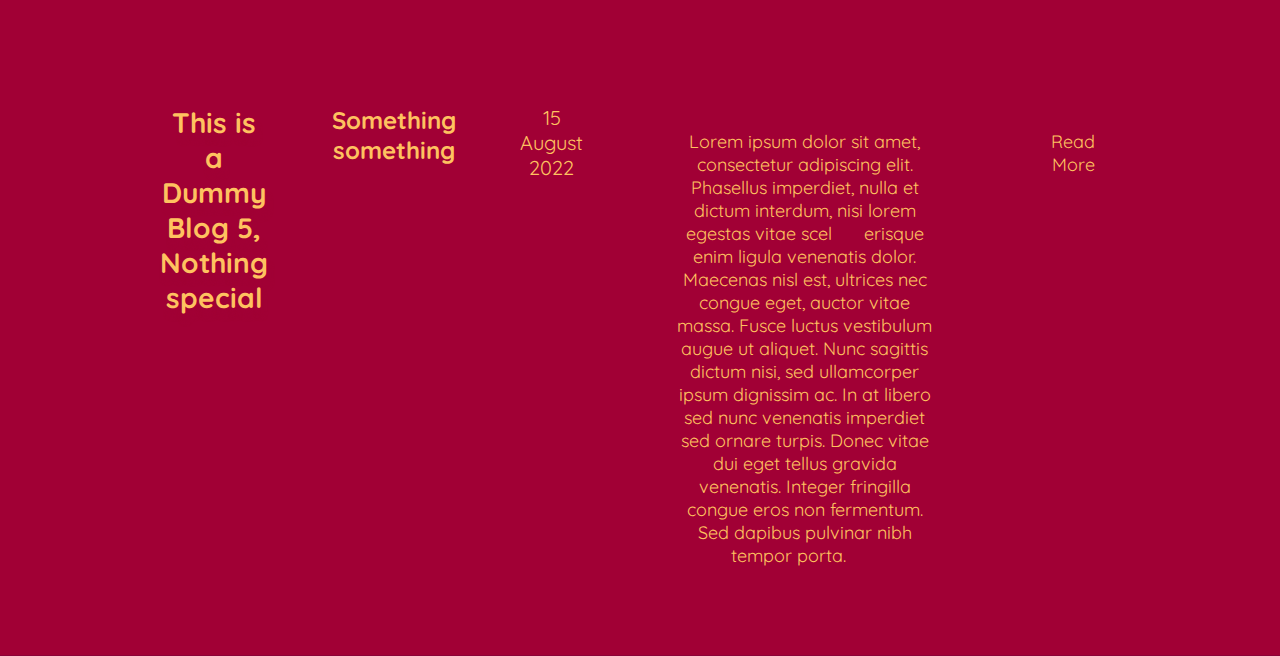
==== commit 8d0d5c69: "wrote the conclusion for blog number 1" ====
--- a/blogs.html
+++ b/blogs.html
@@ -6,7 +6,7 @@
     <meta name="viewport" content="width=device-width, initial-scale=1.0" />
     <title>MyBlogs</title>
     <link rel="stylesheet" href="portfolio.css" />
-    <link rel="stylesheet" href="src/blog.css">
+    <link rel="stylesheet" href="src/blog.css" />
   </head>
   <body>
     <div class="nav">
@@ -21,71 +21,200 @@
         <li class="navlistrow"><a href="contactme.html">Contact</a></li>
       </ul>
     </div>
+    <div class="hero">
+      <p>“Blogging is a conversation, not a code.”</p>
+      <small>- Mike Butcher</small>
+      <img src="svg/blogs.svg" alt="" />
+    </div>
     <div class="blog-content">
-      <div class="left">
-        <div class="blogs" id="one">
-          <h3>This is a Dummy Blog 1, Nothing special</h3>
-          <h4>Something something</h4>
-          <small>15 August 2022</small>
-          <p>Lorem ipsum dolor sit amet, consectetur adipiscing elit. Phasellus imperdiet, nulla et dictum interdum, nisi lorem egestas vitae scel<span class="dots">...</span><span class="more">erisque enim ligula venenatis dolor. Maecenas nisl est, ultrices nec congue eget, auctor vitae massa. Fusce luctus vestibulum augue ut aliquet. Nunc sagittis dictum nisi, sed ullamcorper ipsum dignissim ac. In at libero sed nunc venenatis imperdiet sed ornare turpis. Donec vitae dui eget tellus gravida venenatis. Integer fringilla congue eros non fermentum. Sed dapibus pulvinar nibh tempor porta.</span></p>
-          <button onclick="ReadMore()"class="readMore">Read More</button>
+      <div class="blogs more-open" id="one">
+        <h2 class="blogName">What is Hackoberfest and Why you should care?</h2>
+        <h5>#OpenSource #CodingEvent</h5>
+        <p id="date">1st October 2022<br>
+        <small>2 min 45 sec read</small> 
+        </p>
+        <div class="paragraph">
+          <div class="intro ">
+          I was doing level zero for NeoG.camp. In the second lesson, Tanay sir
+          suggested something interesting named Hactoberfest. I had no idea what
+          it was before. So I started googling around and landed on this website
+          -</div>
+          <div class="more">
+            <a href="https://hacktoberfest.com/"
+              >"https://hacktoberfest.com/"</a><br>
+            <br>
+<h4>What Is This</h4>
+<p>I found it is an annual event by DigitalOcean which encounters people to contribute to other's open source repositories. It is a month-long event which occurs in October every year for the past nine years. Hacktoberfeat is the celebration and awareness of Open Source and giving it back.
+Hang on, What is Open Source, by the way?
+In simple terms, Open Source is any code or program that we can avail freely, modify and redistribute.
+</p>
+<h4>Eligibility</h4>
+<p> The best part is that you don't have to be an expert in anything to contribute. HacktoberFest welcomes people of any experience level and background to participate. Low-code, Non-Code, Technical, Non-technical, You may contribute anywhere. 
+</p>
+<h4>What to do ?</h4>
+<h5>Short version</h5> 
+<p>Register yourself on the Hacktoberfest website using a Github account and then have four pull/merge requests accepted between October 1 and October 31 to complete Hacktoberfest.
+</p>
+<h5>Long version</h5>
+ <p>
+  <ol>
+<li><p>First, get familiar with some basics of GitHub and its Repositories such as Owner, Author, contributor, ReadMe, Code Of Conduct, Pull request, Issues, etc.</p></li>
+<li><p>Filter and Find out a project where you can contribute something. Within those projects, if you get an instinct that something is wrong or could have been better, See whether you can help.</p></li>
+<li><p>If yes, then check out if it has a license. Next, check if the Project actively accepts contributions or if your hard work can go in vain. Check for the Issues and Pull Requests.</p></li>
+<li><p>Open an issue to discuss a high-level topic or idea, report an error, or propose a new feature.</p>
+</li>
+<li><p>Gather Context, Communicate with owners to get a clear picture of the issue. Try to keep your requests short and Direct in public chats.</p>
+</li>
+<li><p>Open a Pull Request--Steps-Clone the Repository->Fork->create a branch->Edit your Solution->refrence any relevant issue->test your changes->Push to the branch->Compare and Pull Requests.</p></li>
+<li><p>Great! After submitting, wait for the response. ->If you haven't got one in a week, politely ask them in publicly.-> If they request changes, do it if you can & resubmit -> If your request is not accepted, make a classy move, respect their decision, say thanks & move on.-> If your contribution gets approved, Congratulations! Pat yourself on the back and keep contributing.</p></li> 
+
+
+
+
+</ol>
+<h4>Why Join this Fest</h4>
+<ul>
+  <li>{ Learning New Skills }
+    <p>Working with others is the supreme skill you will learn here. Working on different kinds of projects lets you acquire a versatile knowledge set.
+</p>
+  </li>
+  <li>{ Improve your coding }
+    <p>Observing the source code of established authors will help you improve your coding to a greater extent. Watch and learn, Do and Learn, Hit and Trial will eventually make you a better Programmer.
+</p>
+  </li>
+  <li>{ Contributing to Open Source }
+    <p> Many modern Technologies today rely on open source projects. We often look into some other's source code to learn new things or correct our programs, but we never thank or acknowledge their hard work. This event is a way to make them feel supported.
+</p>
+  </li>
+  <li>{ Accelerate your career }
+    <p>You can learn to communicate and collaborate as a team and eventually perform better at your workplace.
+</p>
+  </li>
+  <li>
+{ Building Great connection }
+    <p> You build meaningful collaborations with passionate people around the Globe. Establishing prominent connections can help you become a better version of yourself.
+</p>
+  </li>
+</ul>
+<h4>Conclusion</h4>
+<p>
+  Hacktoberfest is an outstanding opportunity to acquaint yourself with your community and connect you to people and ideas that, most importantly, will positively impact your perspective for the rest of your life.
+  Finally concluding with this Quote by Steve Goodier-
+  <br>
+  “ Money is not the only commodity that is fun to give. We can give time, we can give our expertise, we can give our love, or simply give a smile. What does that cost? The point is, none of us can ever run out of something worthwhile to give ". 
+</p>
+
+ 
+
+
+            
+          </div>
         </div>
-        <div class="blogs"id="two">
-          <h3>This is a Dummy Blog 2, Nothing special</h3>
-          <h4>Something something</h4>
-          <small>15 August 2022</small><p>Lorem ipsum dolor sit amet, consectetur adipiscing elit. Phasellus imperdiet, nulla et dictum interdum, nisi lorem egestas vitae scel<span class="dots">...</span><span class="more">erisque enim ligula venenatis dolor. Maecenas nisl est, ultrices nec congue eget, auctor vitae massa. Fusce luctus vestibulum augue ut aliquet. Nunc sagittis dictum nisi, sed ullamcorper ipsum dignissim ac. In at libero sed nunc venenatis imperdiet sed ornare turpis. Donec vitae dui eget tellus gravida venenatis. Integer fringilla congue eros non fermentum. Sed dapibus pulvinar nibh tempor porta.</span></p>
-          <button onclick="ReadMore()" class="readMore">Read More</button>
-        </div>
-      </div>
-      <div class="middle"id="three">
-        <div class="blogs">
-          <h3>This is a Dummy Blog 3, Nothing special</h3>
-          <h4>Something something</h4>
-          <small>15 August 2022</small><p>Lorem ipsum dolor sit amet, consectetur adipiscing elit. Phasellus imperdiet, nulla et dictum interdum, nisi lorem egestas vitae scel<span class="dots">...</span><span class="more">erisque enim ligula venenatis dolor. Maecenas nisl est, ultrices nec congue eget, auctor vitae massa. Fusce luctus vestibulum augue ut aliquet. Nunc sagittis dictum nisi, sed ullamcorper ipsum dignissim ac. In at libero sed nunc venenatis imperdiet sed ornare turpis. Donec vitae dui eget tellus gravida venenatis. Integer fringilla congue eros non fermentum. Sed dapibus pulvinar nibh tempor porta.</span></p>
-          <button onclick="ReadMore()" class="readMore">Read More</button>
-        </div><div class="blogs"id="five">
-          <h3>This is a Dummy Blog 5, Nothing special</h3>
-          <h4>Something something</h4>
-          <small>15 August 2022</small><p>Lorem ipsum dolor sit amet, consectetur adipiscing elit. Phasellus imperdiet, nulla et dictum interdum, nisi lorem egestas vitae scel<span class="dots">...</span><span class="more">erisque enim ligula venenatis dolor. Maecenas nisl est, ultrices nec congue eget, auctor vitae massa. Fusce luctus vestibulum augue ut aliquet. Nunc sagittis dictum nisi, sedclass ullamcorper ipsum dignissim ac. In at libero sed nunc venenatis imperdiet sed ornare turpis. Donec vitae dui eget tellus gravida venenatis. Integer fringilla congue eros non fermentum. Sed dapibus pulvinar nibh tempor porta.</span></p>
-          <button onclick="ReadMore()" class="readMore">Read More</button>
-        </div>
-        
-      </div>
-      <div class="right"id="four">
-        <div class="blogs">
-          <h3>This is a Dummy Blog 4, Nothing special</h3>
-          <h4>Something something</h4>
-          <small>15 August 2022</small><p>Lorem ipsum dolor sit amet, consectetur adipiscing elit. Phasellus imperdiet, nulla et dictum interdum, nisi lorem egestas vitae scel<span class="dots">...</span><span class="moreText">erisque enim ligula venenatis dolor. Maecenas nisl est, ultrices nec congue eget, auctor vitae massa. Fusce luctus vestibulum augue ut aliquet. Nunc sagittis dictum nisi, sed ullamcorper ipsum dignissim ac. In at libero sed nunc venenatis imperdiet sed ornare turpis. Donec vitae dui eget tellus gravida venenatis. Integer fringilla congue eros non fermentum. Sed dapibus pulvinar nibh tempor porta.</span></p>
-          <button onclick="ReadMore()" class="readMore">Read More</button>
-        </div>
-        
-        <div class="blogs"id="six">
-            <h3>This is a Dummy Blog 6, Nothing special</h3>
-            <h4>Something something</h4>
-            <small>15 August 2022</small><p>Lorem ipsum dolor sit amet, consectetur adipiscing elit. Phasellus imperdiet, nulla et dictum interdum, nisi lorem egestas vitae scel<span class="dots">...</span><span class="more">erisque enim ligula venenatis dolor. Maecenas nisl est, ultrices nec congue eget, auctor vitae massa. Fusce luctus vestibulum augue ut aliquet. Nunc sagittis dictum nisi, sed ullamcorper ipsum dignissim ac. In at libero sed nunc venenatis imperdiet sed ornare turpis. Donec vitae dui eget tellus gravida venenatis. Integer fringilla congue eros non fermentum. Sed dapibus pulvinar nibh tempor porta.</span></p>
-            <button onclick="ReadMore()" class="readMore">Read More</button>
-          </div>
+        <p class="readMore">Read More</p>
+      </div>
+      <div class="blogs" id="two">
+        <h3>This is a Dummy Blog 2, Nothing special</h3>
+        <h4>Something something</h4>
+        <small>15 August 2022</small>
+        <p>
+          Lorem ipsum dolor sit amet, consectetur adipiscing elit. Phasellus
+          imperdiet, nulla et dictum interdum, nisi lorem egestas vitae
+          scel<span class="more"
+            >erisque enim ligula venenatis dolor. Maecenas nisl est, ultrices
+            nec congue eget, auctor vitae massa. Fusce luctus vestibulum augue
+            ut aliquet. Nunc sagittis dictum nisi, sed ullamcorper ipsum
+            dignissim ac. In at libero sed nunc venenatis imperdiet sed ornare
+            turpis. Donec vitae dui eget tellus gravida venenatis. Integer
+            fringilla congue eros non fermentum. Sed dapibus pulvinar nibh
+            tempor porta.</span
+          >
+        </p>
+        <p class="readMore">Read More</p>
+      </div>
+      <div class="blogs" id="three">
+        <h3>This is a Dummy Blog 3, Nothing special</h3>
+        <h4>Something something</h4>
+        <small>15 August 2022</small>
+        <p>
+          Lorem ipsum dolor sit amet, consectetur adipiscing elit. Phasellus
+          imperdiet, nulla et dictum interdum, nisi lorem egestas vitae
+          scel<span class="more"
+            >erisque enim ligula venenatis dolor. Maecenas nisl est, ultrices
+            nec congue eget, auctor vitae massa. Fusce luctus vestibulum augue
+            ut aliquet. Nunc sagittis dictum nisi, sed ullamcorper ipsum
+            dignissim ac. In at libero sed nunc venenatis imperdiet sed ornare
+            turpis. Donec vitae dui eget tellus gravida venenatis. Integer
+            fringilla congue eros non fermentum. Sed dapibus pulvinar nibh
+            tempor porta.</span
+          >
+        </p>
+        <p class="readMore">Read More</p>
+      </div>
+      <div class="blogs" id="four">
+        <h3>This is a Dummy Blog 4, Nothing special</h3>
+        <h4>Something something</h4>
+        <small>15 August 2022</small>
+        <p>
+          Lorem ipsum dolor sit amet, consectetur adipiscing elit. Phasellus
+          imperdiet, nulla et dictum interdum, nisi lorem egestas vitae
+          scel<span class="more"
+            >erisque enim ligula venenatis dolor. Maecenas nisl est, ultrices
+            nec congue eget, auctor vitae massa. Fusce luctus vestibulum augue
+            ut aliquet. Nunc sagittis dictum nisi, sed ullamcorper ipsum
+            dignissim ac. In at libero sed nunc venenatis imperdiet sed ornare
+            turpis. Donec vitae dui eget tellus gravida venenatis. Integer
+            fringilla congue eros non fermentum. Sed dapibus pulvinar nibh
+            tempor porta.</span
+          >
+        </p>
+        <p class="readMore">Read More</p>
+      </div>
+      <div class="blogs" id="five">
+        <h3>This is a Dummy Blog 5, Nothing special</h3>
+        <h4>Something something</h4>
+        <small>15 August 2022</small>
+        <p>
+          Lorem ipsum dolor sit amet, consectetur adipiscing elit. Phasellus
+          imperdiet, nulla et dictum interdum, nisi lorem egestas vitae
+          scel<span class="more"
+            >erisque enim ligula venenatis dolor. Maecenas nisl est, ultrices
+            nec congue eget, auctor vitae massa. Fusce luctus vestibulum augue
+            ut aliquet. Nunc sagittis dictum nisi, sed ullamcorper ipsum
+            dignissim ac. In at libero sed nunc venenatis imperdiet sed ornare
+            turpis. Donec vitae dui eget tellus gravida venenatis. Integer
+            fringilla congue eros non fermentum. Sed dapibus pulvinar nibh
+            tempor porta.</span
+          >
+        </p>
+        <p class="readMore">Read More</p>
       </div>
     </div>
 
-<script type="text/javascript">
-function ReadMore() {
-  var dots = document.getElementsByClassName("dots");
-  var moreText = document.getElementsByClassName("moreText");
-  var btnText = document.getElementsByClassName("readMore");
-
-  if (dots.style.display === "none") {
-    dots.style.display = "inline";
-    btnText.innerHTML = "Read more";
-    moreText.style.display = "none";
-  } else {
-    dots.style.display = "none";
-    btnText.innerHTML = "Read less";
-    moreText.style.display = "inline";
-  }
-}
-
-</script>
-
+    <script type="text/javascript">
+      const btn = document.querySelector(".readMore");
+      const blogs = document.querySelector(".blogs");
+
+      const text = document.querySelector(".more");
+
+      const BlogsCard = document.querySelector(".blog-content");
+
+      BlogsCard.addEventListener("click", (e) => {
+        const current = e.target;
+
+        const isReadMoreBtn = current.className.includes("readMore");
+
+        if (!isReadMoreBtn) return;
+
+        const currentText = e.target.parentNode.querySelector(".more");
+        currentText.classList.toggle("more-open");
+
+        current.textContent = current.textContent.includes("Read More")
+          ? "Read Less"
+          : "Read More";
+        blogs.style.width = "1000px";
+        text.style.textAlign="left";
+
+      });
+    </script>
   </body>
 </html>
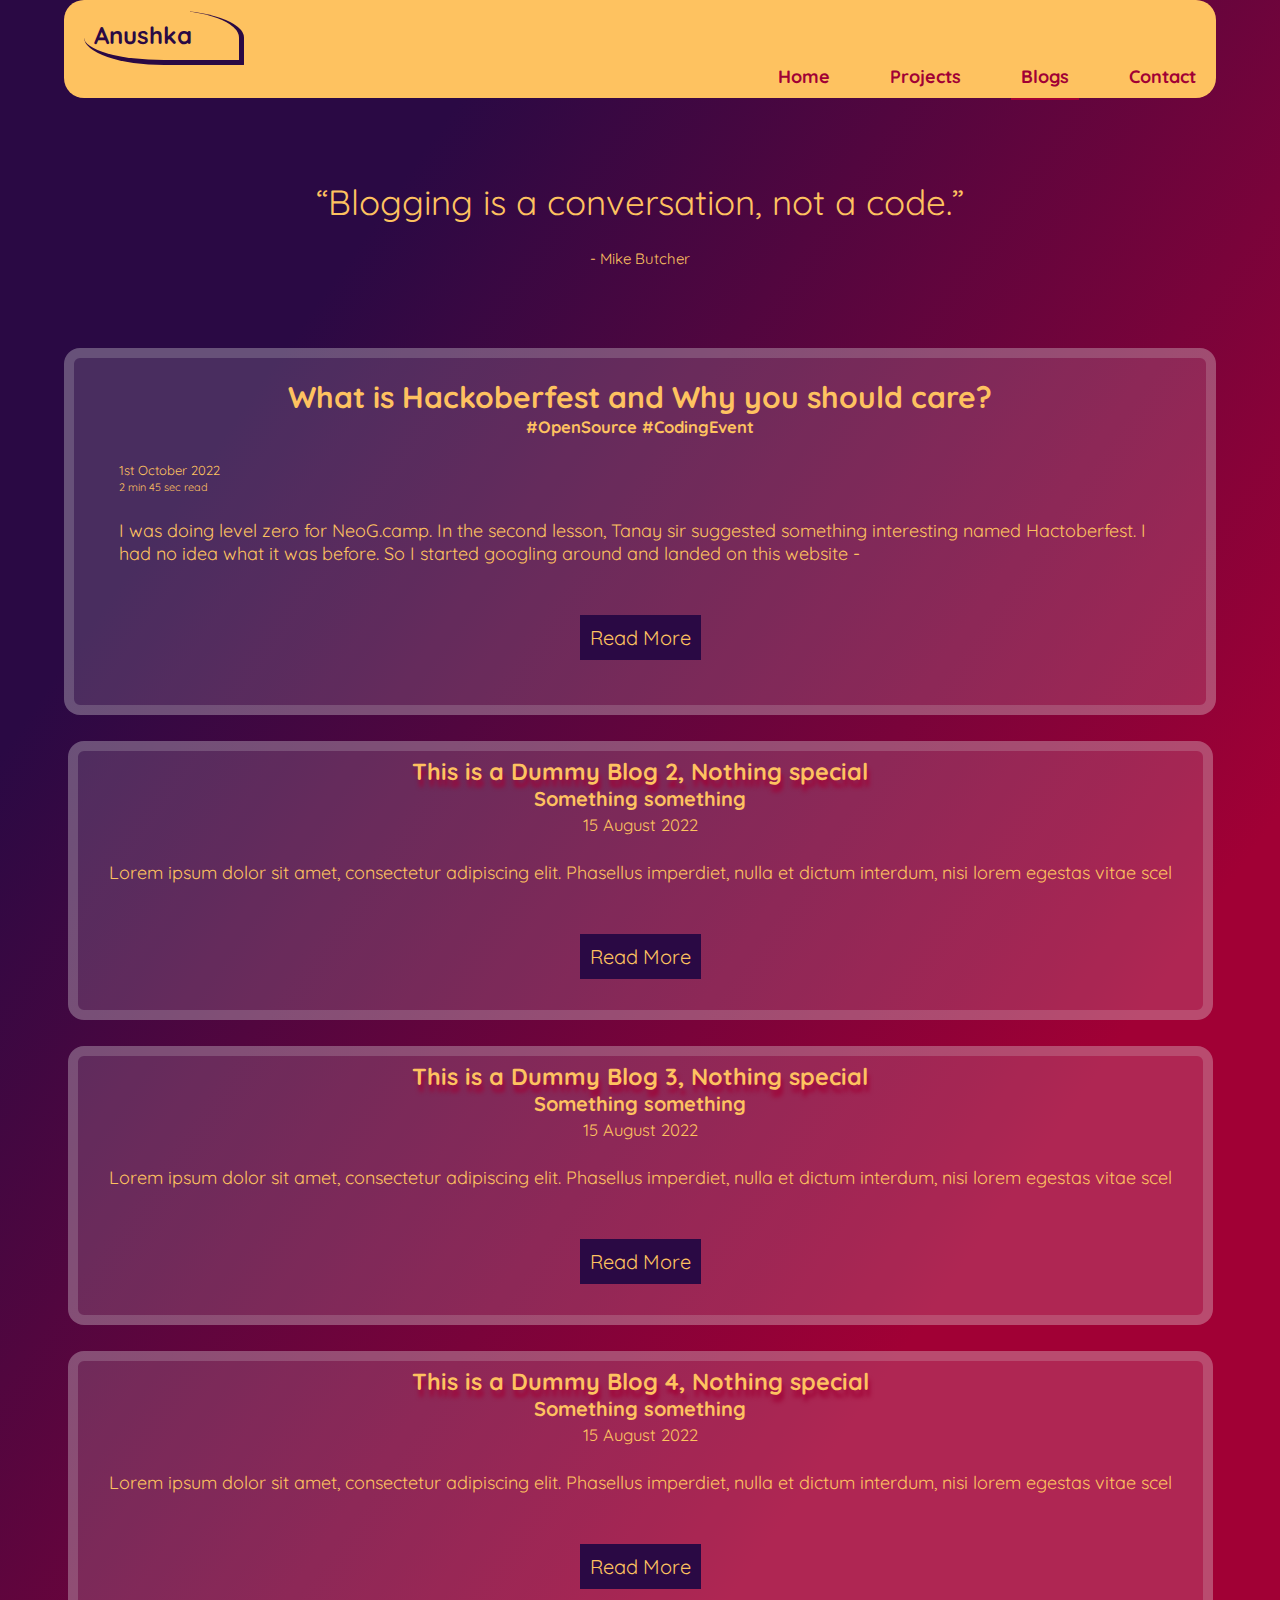
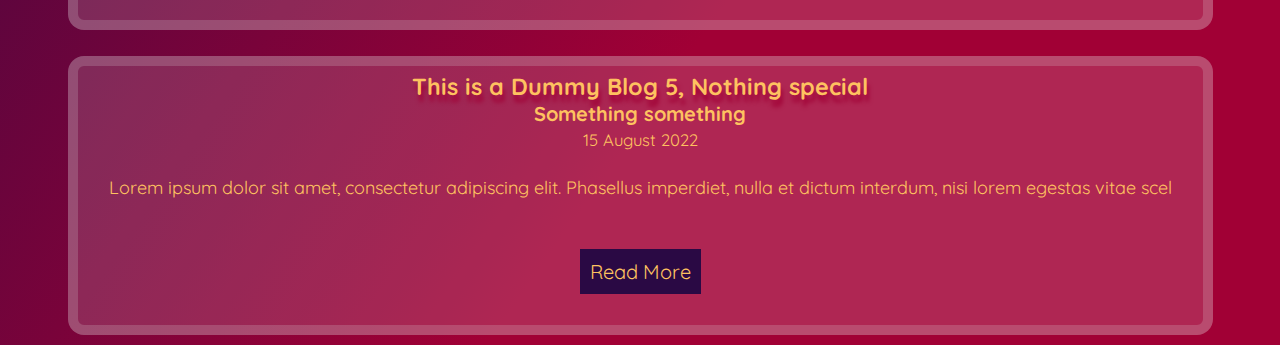
==== commit b1e8e9d4: "Final Product is ready" ====
--- a/blogs.html
+++ b/blogs.html
@@ -1,220 +1,251 @@
 <!DOCTYPE html>
 <html lang="en">
-  <head>
-    <meta charset="UTF-8" />
-    <meta http-equiv="X-UA-Compatible" content="IE=edge" />
-    <meta name="viewport" content="width=device-width, initial-scale=1.0" />
-    <title>MyBlogs</title>
-    <link rel="stylesheet" href="portfolio.css" />
-    <link rel="stylesheet" href="src/blog.css" />
-  </head>
-  <body>
-    <div class="nav">
-      <header>
-        <h2>Anushka</h2>
-      </header>
-
+
+<head>
+  <meta charset="UTF-8" />
+  <meta http-equiv="X-UA-Compatible" content="IE=edge" />
+  <meta name="viewport" content="width=device-width, initial-scale=1.0" />
+  <title>MyBlogs</title>
+  <link rel="stylesheet" href="portfolio.css" />
+  <link rel="stylesheet" href="src/blog.css" />
+</head>
+
+<body>
+  <nav>
+    <header>
+      <h2>Anushka</h2>
+    </header>
+
+    <div class="navWrapper">
       <ul class="navlist">
-        <li class="navlistrow"><a href="index.html">Home</a></li>
-        <li class="navlistrow"><a href="projects.html">Projects</a></li>
-        <li class="navlistrow"><a href="blogs.html">Blogs</a></li>
-        <li class="navlistrow"><a href="contactme.html">Contact</a></li>
+        <li class="navlink"><a href="/index.html">Home</a></li>
+        <li class="navlink"><a href="/projects.html">Projects</a></li>
+        <li class="navlink active"><a href="/blogs.html">Blogs</a></li>
+        <li class="navlink"><a href="contactme.html">Contact</a></li>
       </ul>
     </div>
-    <div class="hero">
-      <p>“Blogging is a conversation, not a code.”</p>
-      <small>- Mike Butcher</small>
-      <img src="svg/blogs.svg" alt="" />
-    </div>
-    <div class="blog-content">
-      <div class="blogs more-open" id="one">
-        <h2 class="blogName">What is Hackoberfest and Why you should care?</h2>
-        <h5>#OpenSource #CodingEvent</h5>
-        <p id="date">1st October 2022<br>
-        <small>2 min 45 sec read</small> 
-        </p>
-        <div class="paragraph">
-          <div class="intro ">
+  </nav>
+  <div class="hero">
+    <p>“Blogging is a conversation, not a code.”</p>
+    <small>- Mike Butcher</small>
+    <img src="svg/blogs.svg" alt="" />
+  </div>
+  <div class="blog-content">
+    <div class="blogs more-open" id="one">
+      <h2 class="blogName">What is Hackoberfest and Why you should care?</h2>
+      <h5>#OpenSource #CodingEvent</h5>
+      <p id="date">1st October 2022<br>
+        <small>2 min 45 sec read</small>
+      </p>
+      <div class="paragraph">
+        <p class="intro">
           I was doing level zero for NeoG.camp. In the second lesson, Tanay sir
           suggested something interesting named Hactoberfest. I had no idea what
           it was before. So I started googling around and landed on this website
-          -</div>
-          <div class="more">
-            <a href="https://hacktoberfest.com/"
-              >"https://hacktoberfest.com/"</a><br>
-            <br>
-<h4>What Is This</h4>
-<p>I found it is an annual event by DigitalOcean which encounters people to contribute to other's open source repositories. It is a month-long event which occurs in October every year for the past nine years. Hacktoberfeat is the celebration and awareness of Open Source and giving it back.
-Hang on, What is Open Source, by the way?
-In simple terms, Open Source is any code or program that we can avail freely, modify and redistribute.
-</p>
-<h4>Eligibility</h4>
-<p> The best part is that you don't have to be an expert in anything to contribute. HacktoberFest welcomes people of any experience level and background to participate. Low-code, Non-Code, Technical, Non-technical, You may contribute anywhere. 
-</p>
-<h4>What to do ?</h4>
-<h5>Short version</h5> 
-<p>Register yourself on the Hacktoberfest website using a Github account and then have four pull/merge requests accepted between October 1 and October 31 to complete Hacktoberfest.
-</p>
-<h5>Long version</h5>
- <p>
-  <ol>
-<li><p>First, get familiar with some basics of GitHub and its Repositories such as Owner, Author, contributor, ReadMe, Code Of Conduct, Pull request, Issues, etc.</p></li>
-<li><p>Filter and Find out a project where you can contribute something. Within those projects, if you get an instinct that something is wrong or could have been better, See whether you can help.</p></li>
-<li><p>If yes, then check out if it has a license. Next, check if the Project actively accepts contributions or if your hard work can go in vain. Check for the Issues and Pull Requests.</p></li>
-<li><p>Open an issue to discuss a high-level topic or idea, report an error, or propose a new feature.</p>
-</li>
-<li><p>Gather Context, Communicate with owners to get a clear picture of the issue. Try to keep your requests short and Direct in public chats.</p>
-</li>
-<li><p>Open a Pull Request--Steps-Clone the Repository->Fork->create a branch->Edit your Solution->refrence any relevant issue->test your changes->Push to the branch->Compare and Pull Requests.</p></li>
-<li><p>Great! After submitting, wait for the response. ->If you haven't got one in a week, politely ask them in publicly.-> If they request changes, do it if you can & resubmit -> If your request is not accepted, make a classy move, respect their decision, say thanks & move on.-> If your contribution gets approved, Congratulations! Pat yourself on the back and keep contributing.</p></li> 
-
-
-
-
-</ol>
-<h4>Why Join this Fest</h4>
-<ul>
-  <li>{ Learning New Skills }
-    <p>Working with others is the supreme skill you will learn here. Working on different kinds of projects lets you acquire a versatile knowledge set.
-</p>
-  </li>
-  <li>{ Improve your coding }
-    <p>Observing the source code of established authors will help you improve your coding to a greater extent. Watch and learn, Do and Learn, Hit and Trial will eventually make you a better Programmer.
-</p>
-  </li>
-  <li>{ Contributing to Open Source }
-    <p> Many modern Technologies today rely on open source projects. We often look into some other's source code to learn new things or correct our programs, but we never thank or acknowledge their hard work. This event is a way to make them feel supported.
-</p>
-  </li>
-  <li>{ Accelerate your career }
-    <p>You can learn to communicate and collaborate as a team and eventually perform better at your workplace.
-</p>
-  </li>
-  <li>
-{ Building Great connection }
-    <p> You build meaningful collaborations with passionate people around the Globe. Establishing prominent connections can help you become a better version of yourself.
-</p>
-  </li>
-</ul>
-<h4>Conclusion</h4>
-<p>
-  Hacktoberfest is an outstanding opportunity to acquaint yourself with your community and connect you to people and ideas that, most importantly, will positively impact your perspective for the rest of your life.
-  Finally concluding with this Quote by Steve Goodier-
-  <br>
-  “ Money is not the only commodity that is fun to give. We can give time, we can give our expertise, we can give our love, or simply give a smile. What does that cost? The point is, none of us can ever run out of something worthwhile to give ". 
-</p>
-
- 
-
-
-            
-          </div>
+          -</p>
+        <div class="more">
+          <a href="https://hacktoberfest.com/">"https://hacktoberfest.com/"</a><br>
+          <br>
+          <h4>What Is This</h4>
+          <p>I found it is an annual event by DigitalOcean which encounters people to contribute to other's open
+            source repositories. It is a month-long event which occurs in October every year for the past nine years.
+            Hacktoberfeat is the celebration and awareness of Open Source and giving it back.
+            Hang on, What is Open Source, by the way?
+            In simple terms, Open Source is any code or program that we can avail freely, modify and redistribute.
+          </p>
+          <h4>Eligibility</h4>
+          <p> The best part is that you don't have to be an expert in anything to contribute. HacktoberFest welcomes
+            people of any experience level and background to participate. Low-code, Non-Code, Technical,
+            Non-technical, You may contribute anywhere.
+          </p>
+          <h4>What to do ?</h4>
+          <h5>Short version</h5>
+          <p>Register yourself on the Hacktoberfest website using a Github account and then have four pull/merge
+            requests accepted between October 1 and October 31 to complete Hacktoberfest.
+          </p>
+          <h5>Long version</h5>
+          <p>
+            <ol>
+              <li>
+                <p>First, get familiar with some basics of GitHub and its Repositories such as Owner, Author,
+                  contributor, ReadMe, Code Of Conduct, Pull request, Issues, etc.</p>
+              </li>
+              <li>
+                <p>Filter and Find out a project where you can contribute something. Within those projects, if you get
+                  an instinct that something is wrong or could have been better, See whether you can help.</p>
+              </li>
+              <li>
+                <p>If yes, then check out if it has a license. Next, check if the Project actively accepts
+                  contributions or if your hard work can go in vain. Check for the Issues and Pull Requests.</p>
+              </li>
+              <li>
+                <p>Open an issue to discuss a high-level topic or idea, report an error, or propose a new feature.</p>
+              </li>
+              <li>
+                <p>Gather Context, Communicate with owners to get a clear picture of the issue. Try to keep your
+                  requests short and Direct in public chats.</p>
+              </li>
+              <li>
+                <p>Open a Pull Request--Steps-Clone the Repository->Fork->create a branch->Edit your
+                  Solution->refrence any relevant issue->test your changes->Push to the branch->Compare and Pull
+                  Requests.</p>
+              </li>
+              <li>
+                <p>Great! After submitting, wait for the response. ->If you haven't got one in a week, politely ask
+                  them in publicly.-> If they request changes, do it if you can & resubmit -> If your request is not
+                  accepted, make a classy move, respect their decision, say thanks & move on.-> If your contribution
+                  gets approved, Congratulations! Pat yourself on the back and keep contributing.</p>
+              </li>
+
+
+
+
+            </ol>
+            <h4>Why Join this Fest</h4>
+            <ul>
+              <li>{ Learning New Skills }
+                <p>Working with others is the supreme skill you will learn here. Working on different kinds of
+                  projects lets you acquire a versatile knowledge set.
+                </p>
+              </li>
+              <li>{ Improve your coding }
+                <p>Observing the source code of established authors will help you improve your coding to a greater
+                  extent. Watch and learn, Do and Learn, Hit and Trial will eventually make you a better Programmer.
+                </p>
+              </li>
+              <li>{ Contributing to Open Source }
+                <p> Many modern Technologies today rely on open source projects. We often look into some other's
+                  source code to learn new things or correct our programs, but we never thank or acknowledge their
+                  hard work. This event is a way to make them feel supported.
+                </p>
+              </li>
+              <li>{ Accelerate your career }
+                <p>You can learn to communicate and collaborate as a team and eventually perform better at your
+                  workplace.
+                </p>
+              </li>
+              <li>
+                { Building Great connection }
+                <p> You build meaningful collaborations with passionate people around the Globe. Establishing
+                  prominent connections can help you become a better version of yourself.
+                </p>
+              </li>
+            </ul>
+            <h4>Conclusion</h4>
+            <p>
+              Hacktoberfest is an outstanding opportunity to acquaint yourself with your community and connect you to
+              people and ideas that, most importantly, will positively impact your perspective for the rest of your
+              life.
+              Finally concluding with this Quote by Steve Goodier-
+              <br>
+              “ Money is not the only commodity that is fun to give. We can give time, we can give our expertise, we
+              can give our love, or simply give a smile. What does that cost? The point is, none of us can ever run
+              out of something worthwhile to give ".
+            </p>
+
+
+
+
+
         </div>
-        <p class="readMore">Read More</p>
       </div>
-      <div class="blogs" id="two">
-        <h3>This is a Dummy Blog 2, Nothing special</h3>
-        <h4>Something something</h4>
-        <small>15 August 2022</small>
-        <p>
-          Lorem ipsum dolor sit amet, consectetur adipiscing elit. Phasellus
-          imperdiet, nulla et dictum interdum, nisi lorem egestas vitae
-          scel<span class="more"
-            >erisque enim ligula venenatis dolor. Maecenas nisl est, ultrices
-            nec congue eget, auctor vitae massa. Fusce luctus vestibulum augue
-            ut aliquet. Nunc sagittis dictum nisi, sed ullamcorper ipsum
-            dignissim ac. In at libero sed nunc venenatis imperdiet sed ornare
-            turpis. Donec vitae dui eget tellus gravida venenatis. Integer
-            fringilla congue eros non fermentum. Sed dapibus pulvinar nibh
-            tempor porta.</span
-          >
-        </p>
-        <p class="readMore">Read More</p>
-      </div>
-      <div class="blogs" id="three">
-        <h3>This is a Dummy Blog 3, Nothing special</h3>
-        <h4>Something something</h4>
-        <small>15 August 2022</small>
-        <p>
-          Lorem ipsum dolor sit amet, consectetur adipiscing elit. Phasellus
-          imperdiet, nulla et dictum interdum, nisi lorem egestas vitae
-          scel<span class="more"
-            >erisque enim ligula venenatis dolor. Maecenas nisl est, ultrices
-            nec congue eget, auctor vitae massa. Fusce luctus vestibulum augue
-            ut aliquet. Nunc sagittis dictum nisi, sed ullamcorper ipsum
-            dignissim ac. In at libero sed nunc venenatis imperdiet sed ornare
-            turpis. Donec vitae dui eget tellus gravida venenatis. Integer
-            fringilla congue eros non fermentum. Sed dapibus pulvinar nibh
-            tempor porta.</span
-          >
-        </p>
-        <p class="readMore">Read More</p>
-      </div>
-      <div class="blogs" id="four">
-        <h3>This is a Dummy Blog 4, Nothing special</h3>
-        <h4>Something something</h4>
-        <small>15 August 2022</small>
-        <p>
-          Lorem ipsum dolor sit amet, consectetur adipiscing elit. Phasellus
-          imperdiet, nulla et dictum interdum, nisi lorem egestas vitae
-          scel<span class="more"
-            >erisque enim ligula venenatis dolor. Maecenas nisl est, ultrices
-            nec congue eget, auctor vitae massa. Fusce luctus vestibulum augue
-            ut aliquet. Nunc sagittis dictum nisi, sed ullamcorper ipsum
-            dignissim ac. In at libero sed nunc venenatis imperdiet sed ornare
-            turpis. Donec vitae dui eget tellus gravida venenatis. Integer
-            fringilla congue eros non fermentum. Sed dapibus pulvinar nibh
-            tempor porta.</span
-          >
-        </p>
-        <p class="readMore">Read More</p>
-      </div>
-      <div class="blogs" id="five">
-        <h3>This is a Dummy Blog 5, Nothing special</h3>
-        <h4>Something something</h4>
-        <small>15 August 2022</small>
-        <p>
-          Lorem ipsum dolor sit amet, consectetur adipiscing elit. Phasellus
-          imperdiet, nulla et dictum interdum, nisi lorem egestas vitae
-          scel<span class="more"
-            >erisque enim ligula venenatis dolor. Maecenas nisl est, ultrices
-            nec congue eget, auctor vitae massa. Fusce luctus vestibulum augue
-            ut aliquet. Nunc sagittis dictum nisi, sed ullamcorper ipsum
-            dignissim ac. In at libero sed nunc venenatis imperdiet sed ornare
-            turpis. Donec vitae dui eget tellus gravida venenatis. Integer
-            fringilla congue eros non fermentum. Sed dapibus pulvinar nibh
-            tempor porta.</span
-          >
-        </p>
-        <p class="readMore">Read More</p>
-      </div>
-    </div>
-
-    <script type="text/javascript">
-      const btn = document.querySelector(".readMore");
-      const blogs = document.querySelector(".blogs");
-
-      const text = document.querySelector(".more");
-
-      const BlogsCard = document.querySelector(".blog-content");
-
-      BlogsCard.addEventListener("click", (e) => {
-        const current = e.target;
-
-        const isReadMoreBtn = current.className.includes("readMore");
-
-        if (!isReadMoreBtn) return;
-
-        const currentText = e.target.parentNode.querySelector(".more");
-        currentText.classList.toggle("more-open");
-
-        current.textContent = current.textContent.includes("Read More")
-          ? "Read Less"
-          : "Read More";
-        blogs.style.width = "1000px";
-        text.style.textAlign="left";
-
-      });
-    </script>
-  </body>
-</html>
+      <p class="readMore">Read More</p>
+    </div>
+    <div class="blogs" id="two">
+      <h3>This is a Dummy Blog 2, Nothing special</h3>
+      <h4>Something something</h4>
+      <small>15 August 2022</small>
+      <p>
+        Lorem ipsum dolor sit amet, consectetur adipiscing elit. Phasellus
+        imperdiet, nulla et dictum interdum, nisi lorem egestas vitae
+        scel<span class="more">erisque enim ligula venenatis dolor. Maecenas nisl est, ultrices
+          nec congue eget, auctor vitae massa. Fusce luctus vestibulum augue
+          ut aliquet. Nunc sagittis dictum nisi, sed ullamcorper ipsum
+          dignissim ac. In at libero sed nunc venenatis imperdiet sed ornare
+          turpis. Donec vitae dui eget tellus gravida venenatis. Integer
+          fringilla congue eros non fermentum. Sed dapibus pulvinar nibh
+          tempor porta.</span>
+      </p>
+      <p class="readMore">Read More</p>
+    </div>
+    <div class="blogs" id="three">
+      <h3>This is a Dummy Blog 3, Nothing special</h3>
+      <h4>Something something</h4>
+      <small>15 August 2022</small>
+      <p>
+        Lorem ipsum dolor sit amet, consectetur adipiscing elit. Phasellus
+        imperdiet, nulla et dictum interdum, nisi lorem egestas vitae
+        scel<span class="more">erisque enim ligula venenatis dolor. Maecenas nisl est, ultrices
+          nec congue eget, auctor vitae massa. Fusce luctus vestibulum augue
+          ut aliquet. Nunc sagittis dictum nisi, sed ullamcorper ipsum
+          dignissim ac. In at libero sed nunc venenatis imperdiet sed ornare
+          turpis. Donec vitae dui eget tellus gravida venenatis. Integer
+          fringilla congue eros non fermentum. Sed dapibus pulvinar nibh
+          tempor porta.</span>
+      </p>
+      <p class="readMore">Read More</p>
+    </div>
+    <div class="blogs" id="four">
+      <h3>This is a Dummy Blog 4, Nothing special</h3>
+      <h4>Something something</h4>
+      <small>15 August 2022</small>
+      <p>
+        Lorem ipsum dolor sit amet, consectetur adipiscing elit. Phasellus
+        imperdiet, nulla et dictum interdum, nisi lorem egestas vitae
+        scel<span class="more">erisque enim ligula venenatis dolor. Maecenas nisl est, ultrices
+          nec congue eget, auctor vitae massa. Fusce luctus vestibulum augue
+          ut aliquet. Nunc sagittis dictum nisi, sed ullamcorper ipsum
+          dignissim ac. In at libero sed nunc venenatis imperdiet sed ornare
+          turpis. Donec vitae dui eget tellus gravida venenatis. Integer
+          fringilla congue eros non fermentum. Sed dapibus pulvinar nibh
+          tempor porta.</span>
+      </p>
+      <p class="readMore">Read More</p>
+    </div>
+    <div class="blogs" id="five">
+      <h3>This is a Dummy Blog 5, Nothing special</h3>
+      <h4>Something something</h4>
+      <small>15 August 2022</small>
+      <p>
+        Lorem ipsum dolor sit amet, consectetur adipiscing elit. Phasellus
+        imperdiet, nulla et dictum interdum, nisi lorem egestas vitae
+        scel<span class="more">erisque enim ligula venenatis dolor. Maecenas nisl est, ultrices
+          nec congue eget, auctor vitae massa. Fusce luctus vestibulum augue
+          ut aliquet. Nunc sagittis dictum nisi, sed ullamcorper ipsum
+          dignissim ac. In at libero sed nunc venenatis imperdiet sed ornare
+          turpis. Donec vitae dui eget tellus gravida venenatis. Integer
+          fringilla congue eros non fermentum. Sed dapibus pulvinar nibh
+          tempor porta.</span>
+      </p>
+      <p class="readMore">Read More</p>
+    </div>
+  </div>
+
+  <script type="text/javascript">
+    const btn = document.querySelector(".readMore");
+    const blogs = document.querySelector(".blogs");
+
+    const text = document.querySelector(".more");
+
+    const BlogsCard = document.querySelector(".blog-content");
+
+    BlogsCard.addEventListener("click", (e) => {
+      const current = e.target;
+
+      const isReadMoreBtn = current.className.includes("readMore");
+
+      if (!isReadMoreBtn) return;
+
+      const currentText = e.target.parentNode.querySelector(".more");
+      currentText.classList.toggle("more-open");
+
+      current.textContent = current.textContent.includes("Read More") ?
+        "Read Less" :
+        "Read More";
+      text.style.textAlign = "left";
+
+    });
+  </script>
+</body>
+
+</html>--- a/portfolio.css
+++ b/portfolio.css
@@ -13,8 +13,6 @@
   box-sizing: border-box;
   font-family: "Oleo Script Swash Caps", cursive;
   font-family: "Quicksand", sans-serif;
-  padding-left: 2rem;
-  padding-right: 2rem;
   color: var(--tertiary);
   text-decoration: none;
 }
@@ -22,81 +20,89 @@
 body {
   background: var(--primary);
   overflow-x: hidden;
+  padding: 0 5vw;
 }
 
 header {
   margin-left: 10px;
   max-width: 160px;
-  border-radius: 23%;
-  border-bottom-right-radius: 10%;
-  border: 10px solid #2a0944;
-  border-top: #fec260;
-  border-left: #fec260;
+  border-radius: 63%;
+  border-bottom-right-radius: 1%;
+  border: 5px solid #2a0944;
+  border-top: var(--tertiary);
+  border-left: var(--tertiary);
   padding: 10px;
 }
 
-header h2 {
+header h2{
   color: var(--primaary);
   margin-right: 10px;
 }
 
-.nav {
+nav {
   background: var(--tertiary);
   border-radius: 20px;
   padding: 10px;
   text-decoration: none;
 }
 
+.navWrapper{
+  display: flex;
+}
+
 .navlist {
-  position: relative;
-  left: 45%;
+  display: flex;
+  margin-left: auto;
   font-size: large;
   list-style: none;
-  display: inline-flex;
-}
-
-.navlistrow a {
+  gap: 40px;
+  
+}
+
+.navlink.active a{
+  border-bottom: solid var(--button) 2px;
+}
+
+.navlink a {
   justify-content: space-between;
   text-decoration: none;
   color: var(--button);
   font-weight: 800;
-}
-
-.navlistrow a:hover {
+padding: 10px;
+}
+
+.navlink a:hover {
   transition: 0.6s;
-  font-size: larger;
   text-shadow: 0.4em 0.4em 0.2em var(--button);
 }
 
-.content {
-  display: flex;
-  min-height: 560px;
-}
-
-.content .intro {
-  margin-top: 12%;
-  min-width: 40%;
-  max-width: 50%;
+.hero {
+  display: flex;
+  padding: 80px 0;
+  align-items: center;
+  
+}
+
+.hero >*{
+  flex: 1;
+}
+.hero .intro {
   font-size: 30px;
-  height: 500px;
-}
-
-.content .intro p {
+}
+
+.hero .intro p {
+  padding: 0;
   font-size: 1.4rem;
-}
-
+  margin: 30px 0;
+}
 .hero img {
-  max-height: 500px;
-  display: block;
-}
-
-.hero {
-  margin-top: 60px;
-  padding: 0px;
-  text-align: center;
-  overflow-x: hidden;
-}
-
+  max-height: 570px;
+  width: 100%;
+}
+.hero-banner h3{
+  text-align: center;
+
+}
 .tech,
 .projects,
 .blogs {
@@ -108,6 +114,19 @@
   border-radius: 1rem;
   font-size: x-large;
 }
+.tech_img{
+  display: flex;
+  flex-wrap: wrap;
+  justify-content: center;
+  
+}
+.tech_svg{
+  animation-name: tech_animate;
+  animation-duration: 4s;
+  animation-iteration-count: infinite;
+max-height: 10%;
+max-width: 10%;
+}
 
 img {
   max-height: 300px;
@@ -122,16 +141,31 @@
   text-shadow: 0.1em 0.3em 0.2em var(--button);
 }
 
-button {
+.btn {
   background: var(--primaary);
   padding: 10px;
   border-radius: 20px;
   border: var(--primary);
   margin: 15px;
-}
-button:hover{
-  letter-spacing: 1.2px;
-  transition:0.3s;
+  border-bottom: 3px solid var(--tertiary);
+  border-left: 2px solid var(--tertiary);
+  cursor: pointer;
+  transition: all ease 0.3s;
+}
+.btn:hover{
+  letter-spacing: 0px;
+  transform: scale(1.35);
+  border: none;
+  transition: 0.5s;
+}
+@keyframes tech_animate
+{
+0% {transform: rotate(0deg);left:0px;}
+25% {transform: rotate(20deg);left:0px;}
+50% {transform: rotate(0deg);left:500px;}
+55% {transform: rotate(0deg);left:500px;}
+70% {transform: rotate(0deg);left:500px;}
+100% {transform: rotate(-360deg);left:0px;}
 }
 footer {
   background: var(--tertiary);
@@ -149,9 +183,38 @@
 footer ul {
   text-align: center;
 }
-
-footer ul li {
+footer ul li{
   display: inline;
-  color: var(--button);
-}
-
+}
+footer ul li a{
+  color: var(--button);
+}
+
+@media screen and (max-width:700px) {
+  header{
+    margin: auto;
+  }
+  .navlist{
+    flex-direction: column;
+    gap: 10px;
+    align-items: center;
+    margin: auto;
+  }
+  .hero{
+    text-align: center;
+    flex-direction: column;
+    gap: 16px;
+  }
+  .hero-banner{
+    order: -1;
+  }
+  .tech,
+  .projects,
+  .blogs {
+    flex-direction: column;
+    gap: 16px;
+  }
+  .projects img{
+    order:-1;
+  }
+}--- a/src/blog.css
+++ b/src/blog.css
@@ -0,0 +1,80 @@
+.blog-content {
+  display: flex;
+  align-items: flex-start;
+  gap: 1rem;
+  flex-wrap: wrap;
+  }
+  .blogs{
+    /* width: 40rem; */
+    min-width: 80%;
+    max-width: 100%;
+    display: flex;
+    flex-direction: column;
+    gap: 20px;
+    align-items: center;
+    margin: auto;
+    display: inline-block;
+    background-color: rgba(255, 255, 255, 0.15);
+    border: 10px solid rgba(225, 225, 225, 0.199);
+    padding: 6px;
+    font-size: 20px;
+    text-align: center;
+    margin-bottom:10px;
+  }
+ div{
+  font-size: large;
+ }
+
+ .hero{
+   flex-direction: column;
+ }
+ 
+ .hero p{
+  margin-top: 2px;
+  font-size:35px ;
+ }
+  .hero img{
+    margin: auto;
+    transform: scale(0.8);
+  }
+  
+  .blogs .paragraph
+  {
+    text-align: left;
+    
+  font-size: 0.8em;
+  margin-bottom: 1rem;
+  }
+  #date  {
+font-size: 13px;
+text-align: left;
+  }
+  .more{
+    display: none;
+       height: 0;
+    transition: ease-in 2.5s;
+  }
+  .more-open{
+  display: block;
+  opacity: 1;
+  width: 100%;
+  height: auto;
+  padding: 20px;
+  transition: ease-in-out 0.5s;
+  }
+  .readMore{
+    display: inline-block;
+    background-color:var(--primaary);
+    padding: 10px;
+    font-size: 1em;
+    position: relative;
+    z-index: 1;
+     transition: all 0.5s;
+    cursor: pointer;
+  }
+  .readMore:hover{
+  background-color: var(--tertiary);
+  color:var(--primaary);
+  box-shadow: 0 0 2rem rgba(0,0,0,0.1);
+  transform: translateY(-3px);
+  }
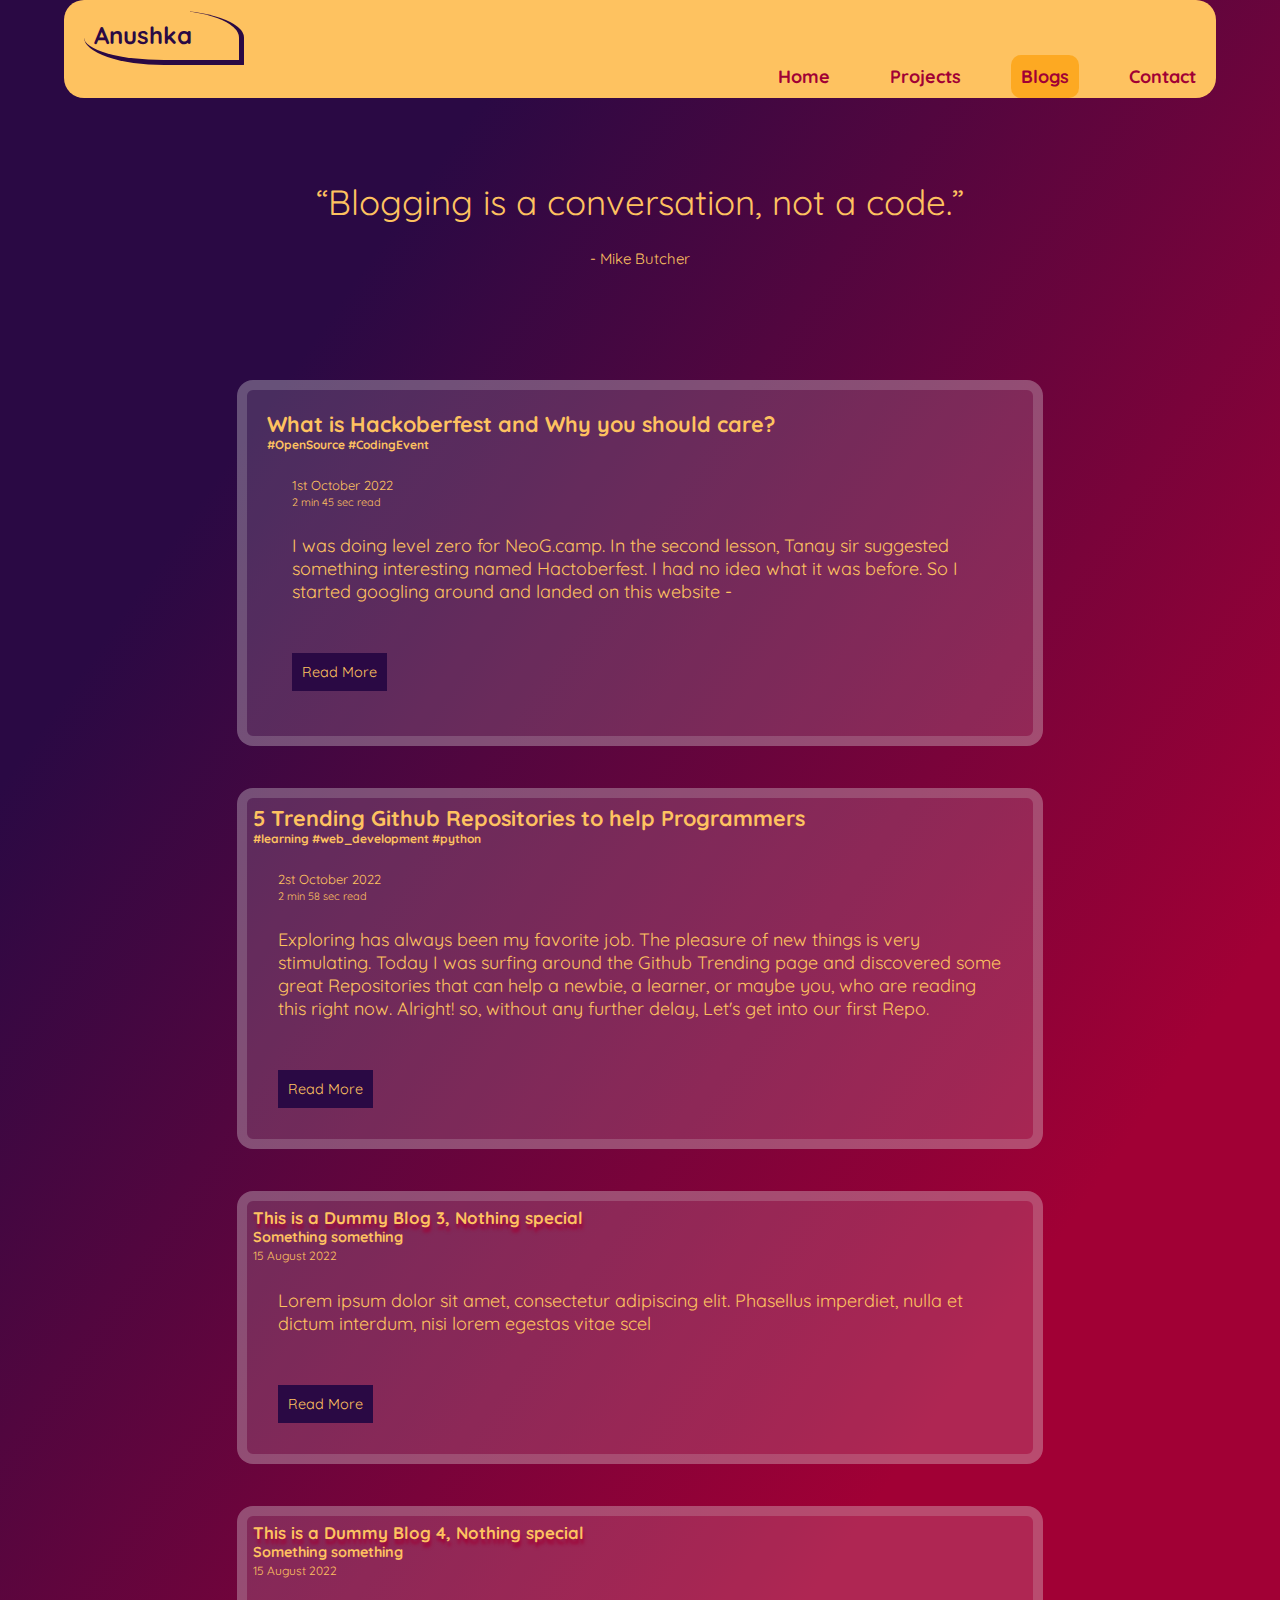
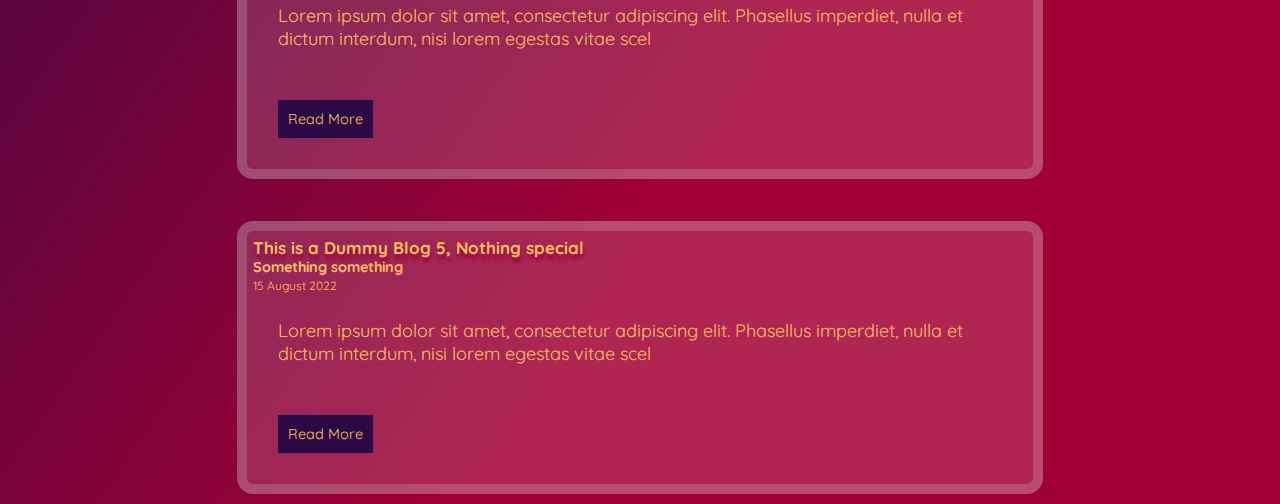
==== commit 9a14e0c4: "final checking done." ====
--- a/blogs.html
+++ b/blogs.html
@@ -1,251 +1,299 @@
 <!DOCTYPE html>
 <html lang="en">
-
-<head>
-  <meta charset="UTF-8" />
-  <meta http-equiv="X-UA-Compatible" content="IE=edge" />
-  <meta name="viewport" content="width=device-width, initial-scale=1.0" />
-  <title>MyBlogs</title>
-  <link rel="stylesheet" href="portfolio.css" />
-  <link rel="stylesheet" href="src/blog.css" />
-</head>
-
-<body>
-  <nav>
-    <header>
-      <h2>Anushka</h2>
-    </header>
-
-    <div class="navWrapper">
-      <ul class="navlist">
-        <li class="navlink"><a href="/index.html">Home</a></li>
-        <li class="navlink"><a href="/projects.html">Projects</a></li>
-        <li class="navlink active"><a href="/blogs.html">Blogs</a></li>
-        <li class="navlink"><a href="contactme.html">Contact</a></li>
-      </ul>
+  <head>
+    <meta charset="UTF-8" />
+    <meta http-equiv="X-UA-Compatible" content="IE=edge" />
+    <meta name="viewport" content="width=device-width, initial-scale=1.0" />
+    <title>MyBlogs</title>
+    <link rel="stylesheet" href="portfolio.css" />
+    <link rel="stylesheet" href="src/blog.css" />
+  </head>
+
+  <body>
+    <nav>
+      <header>
+        <h2>Anushka</h2>
+      </header>
+
+      <div class="navWrapper">
+        <ul class="navlist">
+          <li class="navlink"><a href="/index.html">Home</a></li>
+          <li class="navlink"><a href="/projects.html">Projects</a></li>
+          <li class="navlink active"><a href="/blogs.html">Blogs</a></li>
+          <li class="navlink"><a href="contactme.html">Contact</a></li>
+        </ul>
+      </div>
+    </nav>
+    <div class="hero">
+      <p>“Blogging is a conversation, not a code.”</p>
+      <small>- Mike Butcher</small>
+      <img src="svg/blogs.svg" alt="" />
     </div>
-  </nav>
-  <div class="hero">
-    <p>“Blogging is a conversation, not a code.”</p>
-    <small>- Mike Butcher</small>
-    <img src="svg/blogs.svg" alt="" />
-  </div>
-  <div class="blog-content">
-    <div class="blogs more-open" id="one">
-      <h2 class="blogName">What is Hackoberfest and Why you should care?</h2>
-      <h5>#OpenSource #CodingEvent</h5>
-      <p id="date">1st October 2022<br>
-        <small>2 min 45 sec read</small>
-      </p>
-      <div class="paragraph">
-        <p class="intro">
-          I was doing level zero for NeoG.camp. In the second lesson, Tanay sir
-          suggested something interesting named Hactoberfest. I had no idea what
-          it was before. So I started googling around and landed on this website
-          -</p>
-        <div class="more">
-          <a href="https://hacktoberfest.com/">"https://hacktoberfest.com/"</a><br>
-          <br>
-          <h4>What Is This</h4>
-          <p>I found it is an annual event by DigitalOcean which encounters people to contribute to other's open
-            source repositories. It is a month-long event which occurs in October every year for the past nine years.
-            Hacktoberfeat is the celebration and awareness of Open Source and giving it back.
-            Hang on, What is Open Source, by the way?
-            In simple terms, Open Source is any code or program that we can avail freely, modify and redistribute.
+    <div class="blog_content">
+      <div class="blogs more-open" id="one">
+        <h2 class="blogName">What is Hackoberfest and Why you should care?</h2>
+        <h5>#OpenSource #CodingEvent</h5>
+        <p id="date">
+          1st October 2022<br />
+          <small>2 min 45 sec read</small>
+        </p>
+        <div class="paragraph">
+          <p class="intro">
+            I was doing level zero for NeoG.camp. In the second lesson, Tanay
+            sir suggested something interesting named Hactoberfest. I had no
+            idea what it was before. So I started googling around and landed on
+            this website -
           </p>
-          <h4>Eligibility</h4>
-          <p> The best part is that you don't have to be an expert in anything to contribute. HacktoberFest welcomes
-            people of any experience level and background to participate. Low-code, Non-Code, Technical,
-            Non-technical, You may contribute anywhere.
-          </p>
-          <h4>What to do ?</h4>
-          <h5>Short version</h5>
-          <p>Register yourself on the Hacktoberfest website using a Github account and then have four pull/merge
-            requests accepted between October 1 and October 31 to complete Hacktoberfest.
-          </p>
-          <h5>Long version</h5>
-          <p>
+          <div class="more">
+            <a href="https://hacktoberfest.com/">"https://hacktoberfest.com/"</a
+            ><br />
+            <br />
+            <h4>What Is This</h4>
+            <p>
+              I found it is an annual event by DigitalOcean which encounters
+              people to contribute to other's open source repositories. It is a
+              month-long event which occurs in October every year for the past
+              nine years. Hacktoberfeat is the celebration and awareness of Open
+              Source and giving it back. Hang on, What is Open Source, by the
+              way? In simple terms, Open Source is any code or program that we
+              can avail freely, modify and redistribute.
+            </p>
+            <h4>Eligibility</h4>
+            <p>
+              The best part is that you don't have to be an expert in anything
+              to contribute. HacktoberFest welcomes people of any experience
+              level and background to participate. Low-code, Non-Code,
+              Technical, Non-technical, You may contribute anywhere.
+            </p>
+            <h4>What to do ?</h4>
+            <h5>Short version</h5>
+            <p>
+              Register yourself on the Hacktoberfest website using a Github
+              account and then have four pull/merge requests accepted between
+              October 1 and October 31 to complete Hacktoberfest.
+            </p>
+            <h5>Long version</h5>
+            <p></p>
             <ol>
               <li>
-                <p>First, get familiar with some basics of GitHub and its Repositories such as Owner, Author,
-                  contributor, ReadMe, Code Of Conduct, Pull request, Issues, etc.</p>
-              </li>
-              <li>
-                <p>Filter and Find out a project where you can contribute something. Within those projects, if you get
-                  an instinct that something is wrong or could have been better, See whether you can help.</p>
-              </li>
-              <li>
-                <p>If yes, then check out if it has a license. Next, check if the Project actively accepts
-                  contributions or if your hard work can go in vain. Check for the Issues and Pull Requests.</p>
-              </li>
-              <li>
-                <p>Open an issue to discuss a high-level topic or idea, report an error, or propose a new feature.</p>
-              </li>
-              <li>
-                <p>Gather Context, Communicate with owners to get a clear picture of the issue. Try to keep your
-                  requests short and Direct in public chats.</p>
-              </li>
-              <li>
-                <p>Open a Pull Request--Steps-Clone the Repository->Fork->create a branch->Edit your
-                  Solution->refrence any relevant issue->test your changes->Push to the branch->Compare and Pull
-                  Requests.</p>
-              </li>
-              <li>
-                <p>Great! After submitting, wait for the response. ->If you haven't got one in a week, politely ask
-                  them in publicly.-> If they request changes, do it if you can & resubmit -> If your request is not
-                  accepted, make a classy move, respect their decision, say thanks & move on.-> If your contribution
-                  gets approved, Congratulations! Pat yourself on the back and keep contributing.</p>
-              </li>
-
-
-
-
+                <p>
+                  First, get familiar with some basics of GitHub and its
+                  Repositories such as Owner, Author, contributor, ReadMe, Code
+                  Of Conduct, Pull request, Issues, etc.
+                </p>
+              </li>
+              <li>
+                <p>
+                  Filter and Find out a project where you can contribute
+                  something. Within those projects, if you get an instinct that
+                  something is wrong or could have been better, See whether you
+                  can help.
+                </p>
+              </li>
+              <li>
+                <p>
+                  If yes, then check out if it has a license. Next, check if the
+                  Project actively accepts contributions or if your hard work
+                  can go in vain. Check for the Issues and Pull Requests.
+                </p>
+              </li>
+              <li>
+                <p>
+                  Open an issue to discuss a high-level topic or idea, report an
+                  error, or propose a new feature.
+                </p>
+              </li>
+              <li>
+                <p>
+                  Gather Context, Communicate with owners to get a clear picture
+                  of the issue. Try to keep your requests short and Direct in
+                  public chats.
+                </p>
+              </li>
+              <li>
+                <p>
+                  Open a Pull Request--Steps-Clone the Repository->Fork->create
+                  a branch->Edit your Solution->refrence any relevant
+                  issue->test your changes->Push to the branch->Compare and Pull
+                  Requests.
+                </p>
+              </li>
+              <li>
+                <p>
+                  Great! After submitting, wait for the response. ->If you
+                  haven't got one in a week, politely ask them in publicly.-> If
+                  they request changes, do it if you can & resubmit -> If your
+                  request is not accepted, make a classy move, respect their
+                  decision, say thanks & move on.-> If your contribution gets
+                  approved, Congratulations! Pat yourself on the back and keep
+                  contributing.
+                </p>
+              </li>
             </ol>
             <h4>Why Join this Fest</h4>
             <ul>
-              <li>{ Learning New Skills }
-                <p>Working with others is the supreme skill you will learn here. Working on different kinds of
-                  projects lets you acquire a versatile knowledge set.
-                </p>
-              </li>
-              <li>{ Improve your coding }
-                <p>Observing the source code of established authors will help you improve your coding to a greater
-                  extent. Watch and learn, Do and Learn, Hit and Trial will eventually make you a better Programmer.
-                </p>
-              </li>
-              <li>{ Contributing to Open Source }
-                <p> Many modern Technologies today rely on open source projects. We often look into some other's
-                  source code to learn new things or correct our programs, but we never thank or acknowledge their
-                  hard work. This event is a way to make them feel supported.
-                </p>
-              </li>
-              <li>{ Accelerate your career }
-                <p>You can learn to communicate and collaborate as a team and eventually perform better at your
-                  workplace.
+              <li>
+                { Learning New Skills }
+                <p>
+                  Working with others is the supreme skill you will learn here.
+                  Working on different kinds of projects lets you acquire a
+                  versatile knowledge set.
+                </p>
+              </li>
+              <li>
+                { Improve your coding }
+                <p>
+                  Observing the source code of established authors will help you
+                  improve your coding to a greater extent. Watch and learn, Do
+                  and Learn, Hit and Trial will eventually make you a better
+                  Programmer.
+                </p>
+              </li>
+              <li>
+                { Contributing to Open Source }
+                <p>
+                  Many modern Technologies today rely on open source projects.
+                  We often look into some other's source code to learn new
+                  things or correct our programs, but we never thank or
+                  acknowledge their hard work. This event is a way to make them
+                  feel supported.
+                </p>
+              </li>
+              <li>
+                { Accelerate your career }
+                <p>
+                  You can learn to communicate and collaborate as a team and
+                  eventually perform better at your workplace.
                 </p>
               </li>
               <li>
                 { Building Great connection }
-                <p> You build meaningful collaborations with passionate people around the Globe. Establishing
-                  prominent connections can help you become a better version of yourself.
+                <p>
+                  You build meaningful collaborations with passionate people
+                  around the Globe. Establishing prominent connections can help
+                  you become a better version of yourself.
                 </p>
               </li>
             </ul>
             <h4>Conclusion</h4>
             <p>
-              Hacktoberfest is an outstanding opportunity to acquaint yourself with your community and connect you to
-              people and ideas that, most importantly, will positively impact your perspective for the rest of your
-              life.
-              Finally concluding with this Quote by Steve Goodier-
-              <br>
-              “ Money is not the only commodity that is fun to give. We can give time, we can give our expertise, we
-              can give our love, or simply give a smile. What does that cost? The point is, none of us can ever run
-              out of something worthwhile to give ".
-            </p>
-
-
-
-
-
+              Hacktoberfest is an outstanding opportunity to acquaint yourself
+              with your community and connect you to people and ideas that, most
+              importantly, will positively impact your perspective for the rest
+              of your life. Finally concluding with this Quote by Steve Goodier-
+              <br />
+              “ Money is not the only commodity that is fun to give. We can give
+              time, we can give our expertise, we can give our love, or simply
+              give a smile. What does that cost? The point is, none of us can
+              ever run out of something worthwhile to give ".
+            </p>
+          </div>
         </div>
-      </div>
-      <p class="readMore">Read More</p>
+        <p class="readMore">Read More</p>
+      </div>
+      <div class="blogs" id="two">
+        <h2>5 Trending Github Repositories to help Programmers</h2>
+        <h5>#learning #web_development #python</h5>
+        <p id="date">
+          2st October 2022<br />
+          <small>2 min 58 sec read</small>
+        </p>
+        <p class="intro paragraph">
+          Exploring has always been my favorite job. The pleasure of new things
+          is very stimulating. Today I was surfing around the Github Trending
+          page and discovered some great Repositories that can help a newbie, a
+          learner, or maybe you, who are reading this right now. Alright! so,
+          without any further delay, Let's get into our first Repo.
+        </p>
+        <p class="hashNodeLink">
+          <a
+            href="https://jaianush.hashnode.dev/5-trending-github-repositories-to-help-programmers"
+            >Read More</a
+          >
+        </p>
+      </div>
+
+      <div class="blogs side_blogs" id="three">
+        <h3>This is a Dummy Blog 3, Nothing special</h3>
+        <h4>Something something</h4>
+        <small>15 August 2022</small>
+        <p>
+          Lorem ipsum dolor sit amet, consectetur adipiscing elit. Phasellus
+          imperdiet, nulla et dictum interdum, nisi lorem egestas vitae
+          scel<span class="more"
+            >erisque enim ligula venenatis dolor. Maecenas nisl est, ultrices
+            nec congue eget, auctor vitae massa. Fusce luctus vestibulum augue
+            ut aliquet. Nunc sagittis dictum nisi, sed ullamcorper ipsum
+            dignissim ac. In at libero sed nunc venenatis imperdiet sed ornare
+            turpis. Donec vitae dui eget tellus gravida venenatis. Integer
+            fringilla congue eros non fermentum. Sed dapibus pulvinar nibh
+            tempor porta.</span
+          >
+        </p>
+        <p class="readMore">Read More</p>
+      </div>
+      <div class="blogs side_blogs" id="four">
+        <h3>This is a Dummy Blog 4, Nothing special</h3>
+        <h4>Something something</h4>
+        <small>15 August 2022</small>
+        <p>
+          Lorem ipsum dolor sit amet, consectetur adipiscing elit. Phasellus
+          imperdiet, nulla et dictum interdum, nisi lorem egestas vitae
+          scel<span class="more"
+            >erisque enim ligula venenatis dolor. Maecenas nisl est, ultrices
+            nec congue eget, auctor vitae massa. Fusce luctus vestibulum augue
+            ut aliquet. Nunc sagittis dictum nisi, sed ullamcorper ipsum
+            dignissim ac. In at libero sed nunc venenatis imperdiet sed ornare
+            turpis. Donec vitae dui eget tellus gravida venenatis. Integer
+            fringilla congue eros non fermentum. Sed dapibus pulvinar nibh
+            tempor porta.</span
+          >
+        </p>
+        <p class="readMore">Read More</p>
+      </div>
+      <div class="blogs side_blogs" id="five">
+        <h3>This is a Dummy Blog 5, Nothing special</h3>
+        <h4>Something something</h4>
+        <small>15 August 2022</small>
+        <p>
+          Lorem ipsum dolor sit amet, consectetur adipiscing elit. Phasellus
+          imperdiet, nulla et dictum interdum, nisi lorem egestas vitae
+          scel<span class="more"
+            >erisque enim ligula venenatis dolor. Maecenas nisl est, ultrices
+            nec congue eget, auctor vitae massa. Fusce luctus vestibulum augue
+            ut aliquet. Nunc sagittis dictum nisi, sed ullamcorper ipsum
+            dignissim ac. In at libero sed nunc venenatis imperdiet sed ornare
+            turpis. Donec vitae dui eget tellus gravida venenatis. Integer
+            fringilla congue eros non fermentum. Sed dapibus pulvinar nibh
+            tempor porta.</span
+          >
+        </p>
+        <p class="readMore">Read More</p>
+      </div>
     </div>
-    <div class="blogs" id="two">
-      <h3>This is a Dummy Blog 2, Nothing special</h3>
-      <h4>Something something</h4>
-      <small>15 August 2022</small>
-      <p>
-        Lorem ipsum dolor sit amet, consectetur adipiscing elit. Phasellus
-        imperdiet, nulla et dictum interdum, nisi lorem egestas vitae
-        scel<span class="more">erisque enim ligula venenatis dolor. Maecenas nisl est, ultrices
-          nec congue eget, auctor vitae massa. Fusce luctus vestibulum augue
-          ut aliquet. Nunc sagittis dictum nisi, sed ullamcorper ipsum
-          dignissim ac. In at libero sed nunc venenatis imperdiet sed ornare
-          turpis. Donec vitae dui eget tellus gravida venenatis. Integer
-          fringilla congue eros non fermentum. Sed dapibus pulvinar nibh
-          tempor porta.</span>
-      </p>
-      <p class="readMore">Read More</p>
-    </div>
-    <div class="blogs" id="three">
-      <h3>This is a Dummy Blog 3, Nothing special</h3>
-      <h4>Something something</h4>
-      <small>15 August 2022</small>
-      <p>
-        Lorem ipsum dolor sit amet, consectetur adipiscing elit. Phasellus
-        imperdiet, nulla et dictum interdum, nisi lorem egestas vitae
-        scel<span class="more">erisque enim ligula venenatis dolor. Maecenas nisl est, ultrices
-          nec congue eget, auctor vitae massa. Fusce luctus vestibulum augue
-          ut aliquet. Nunc sagittis dictum nisi, sed ullamcorper ipsum
-          dignissim ac. In at libero sed nunc venenatis imperdiet sed ornare
-          turpis. Donec vitae dui eget tellus gravida venenatis. Integer
-          fringilla congue eros non fermentum. Sed dapibus pulvinar nibh
-          tempor porta.</span>
-      </p>
-      <p class="readMore">Read More</p>
-    </div>
-    <div class="blogs" id="four">
-      <h3>This is a Dummy Blog 4, Nothing special</h3>
-      <h4>Something something</h4>
-      <small>15 August 2022</small>
-      <p>
-        Lorem ipsum dolor sit amet, consectetur adipiscing elit. Phasellus
-        imperdiet, nulla et dictum interdum, nisi lorem egestas vitae
-        scel<span class="more">erisque enim ligula venenatis dolor. Maecenas nisl est, ultrices
-          nec congue eget, auctor vitae massa. Fusce luctus vestibulum augue
-          ut aliquet. Nunc sagittis dictum nisi, sed ullamcorper ipsum
-          dignissim ac. In at libero sed nunc venenatis imperdiet sed ornare
-          turpis. Donec vitae dui eget tellus gravida venenatis. Integer
-          fringilla congue eros non fermentum. Sed dapibus pulvinar nibh
-          tempor porta.</span>
-      </p>
-      <p class="readMore">Read More</p>
-    </div>
-    <div class="blogs" id="five">
-      <h3>This is a Dummy Blog 5, Nothing special</h3>
-      <h4>Something something</h4>
-      <small>15 August 2022</small>
-      <p>
-        Lorem ipsum dolor sit amet, consectetur adipiscing elit. Phasellus
-        imperdiet, nulla et dictum interdum, nisi lorem egestas vitae
-        scel<span class="more">erisque enim ligula venenatis dolor. Maecenas nisl est, ultrices
-          nec congue eget, auctor vitae massa. Fusce luctus vestibulum augue
-          ut aliquet. Nunc sagittis dictum nisi, sed ullamcorper ipsum
-          dignissim ac. In at libero sed nunc venenatis imperdiet sed ornare
-          turpis. Donec vitae dui eget tellus gravida venenatis. Integer
-          fringilla congue eros non fermentum. Sed dapibus pulvinar nibh
-          tempor porta.</span>
-      </p>
-      <p class="readMore">Read More</p>
-    </div>
-  </div>
-
-  <script type="text/javascript">
-    const btn = document.querySelector(".readMore");
-    const blogs = document.querySelector(".blogs");
-
-    const text = document.querySelector(".more");
-
-    const BlogsCard = document.querySelector(".blog-content");
-
-    BlogsCard.addEventListener("click", (e) => {
-      const current = e.target;
-
-      const isReadMoreBtn = current.className.includes("readMore");
-
-      if (!isReadMoreBtn) return;
-
-      const currentText = e.target.parentNode.querySelector(".more");
-      currentText.classList.toggle("more-open");
-
-      current.textContent = current.textContent.includes("Read More") ?
-        "Read Less" :
-        "Read More";
-      text.style.textAlign = "left";
-
-    });
-  </script>
-</body>
-
-</html>+
+    <script type="text/javascript">
+      const btn = document.querySelector(".readMore");
+      const blogs = document.querySelector(".blogs");
+      const text = document.querySelector(".more");
+
+      const BlogsCard = document.querySelector(".blog_content");
+
+      BlogsCard.addEventListener("click", (e) => {
+        const current = e.target;
+
+        const isReadMoreBtn = current.className.includes("readMore");
+
+        if (!isReadMoreBtn) return;
+
+        const currentText = e.target.parentNode.querySelector(".more");
+        currentText.classList.toggle("more-open");
+
+        current.textContent = current.textContent.includes("Read More")
+          ? "Read Less"
+          : "Read More";
+        text.style.textAlign = "left";
+      });
+    </script>
+  </body>
+</html>
--- a/portfolio.css
+++ b/portfolio.css
@@ -60,7 +60,8 @@
 }
 
 .navlink.active a{
-  border-bottom: solid var(--button) 2px;
+  background:#fda416d5;
+  border-radius: 10px;
 }
 
 .navlink a {
--- a/src/blog.css
+++ b/src/blog.css
@@ -1,25 +1,19 @@
-.blog-content {
+.blog_content {
   display: flex;
-  align-items: flex-start;
-  gap: 1rem;
-  flex-wrap: wrap;
+flex-direction: column;  
+align-items: center;
+
   }
-  .blogs{
-    /* width: 40rem; */
-    min-width: 80%;
-    max-width: 100%;
-    display: flex;
-    flex-direction: column;
-    gap: 20px;
-    align-items: center;
-    margin: auto;
+  .blogs{ 
     display: inline-block;
     background-color: rgba(255, 255, 255, 0.15);
     border: 10px solid rgba(225, 225, 225, 0.199);
     padding: 6px;
-    font-size: 20px;
-    text-align: center;
     margin-bottom:10px;
+    text-align: left;
+    font-size: 0.8em;
+    max-width: 70%;
+  
   }
  div{
   font-size: large;
@@ -37,21 +31,14 @@
     margin: auto;
     transform: scale(0.8);
   }
-  
-  .blogs .paragraph
-  {
-    text-align: left;
-    
-  font-size: 0.8em;
-  margin-bottom: 1rem;
-  }
+ 
   #date  {
 font-size: 13px;
 text-align: left;
   }
   .more{
     display: none;
-       height: 0;
+    height: 0;
     transition: ease-in 2.5s;
   }
   .more-open{
@@ -62,7 +49,7 @@
   padding: 20px;
   transition: ease-in-out 0.5s;
   }
-  .readMore{
+  .readMore, .hashNodeLink{
     display: inline-block;
     background-color:var(--primaary);
     padding: 10px;
@@ -78,3 +65,9 @@
   box-shadow: 0 0 2rem rgba(0,0,0,0.1);
   transform: translateY(-3px);
   }
+
+@media (max-width:800px) {
+  .blogs{
+    max-width: 100%;
+  }
+}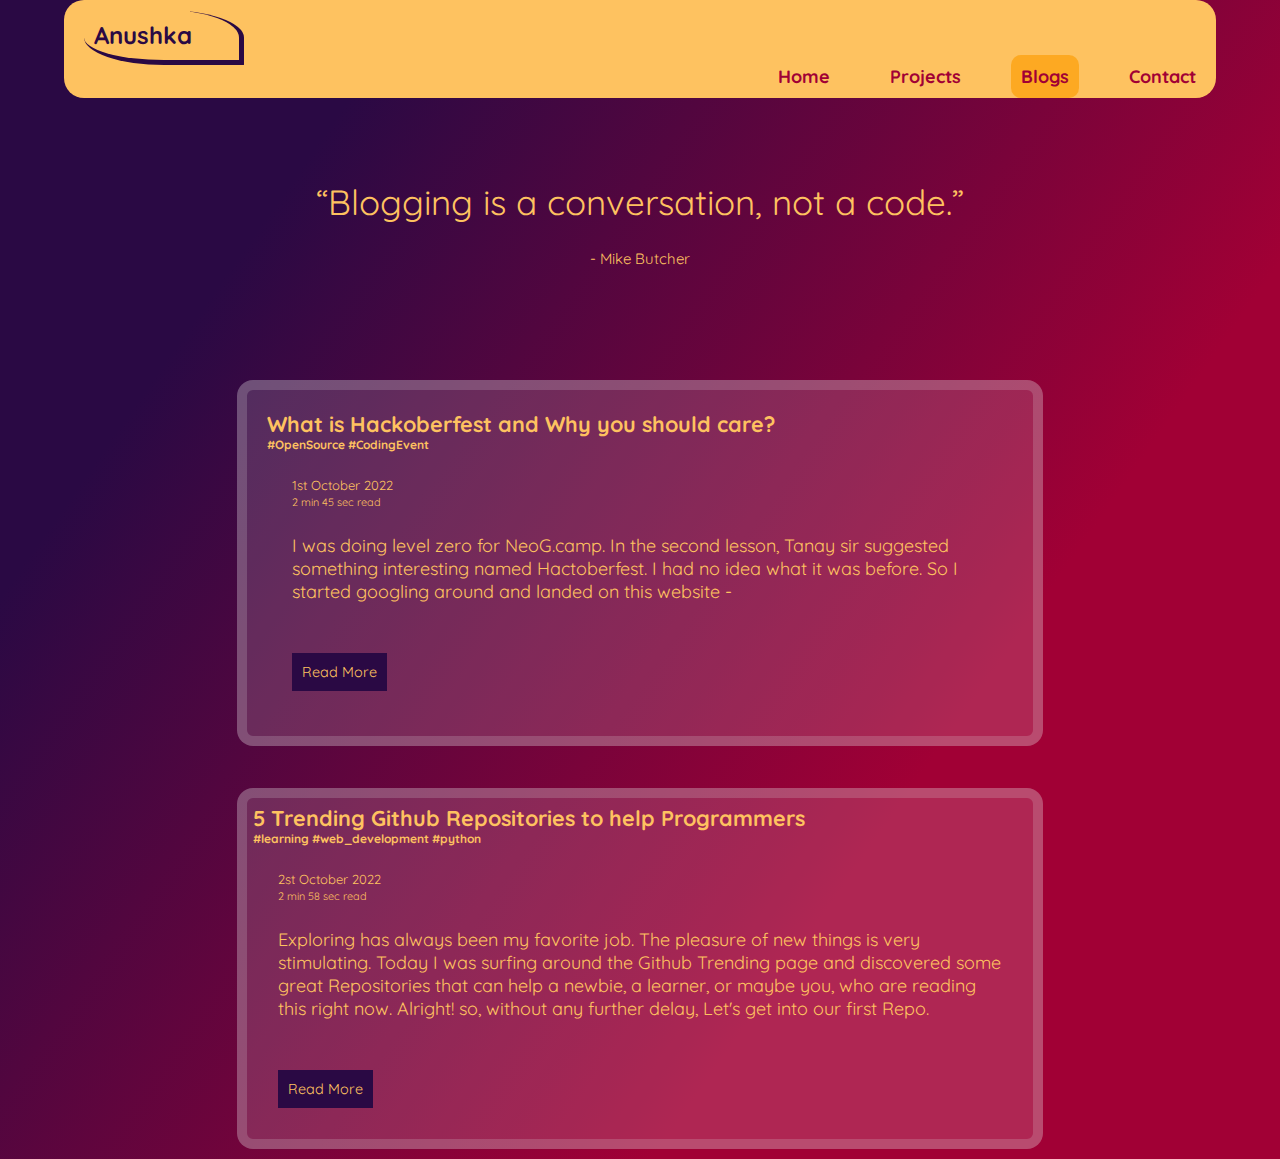
==== commit 17925949: "blog responsive page , demo blog removed" ====
--- a/blogs.html
+++ b/blogs.html
@@ -208,70 +208,12 @@
         <p class="hashNodeLink">
           <a
             href="https://jaianush.hashnode.dev/5-trending-github-repositories-to-help-programmers"
-            >Read More</a
+            target="_blank">Read More</a
           >
         </p>
       </div>
 
-      <div class="blogs side_blogs" id="three">
-        <h3>This is a Dummy Blog 3, Nothing special</h3>
-        <h4>Something something</h4>
-        <small>15 August 2022</small>
-        <p>
-          Lorem ipsum dolor sit amet, consectetur adipiscing elit. Phasellus
-          imperdiet, nulla et dictum interdum, nisi lorem egestas vitae
-          scel<span class="more"
-            >erisque enim ligula venenatis dolor. Maecenas nisl est, ultrices
-            nec congue eget, auctor vitae massa. Fusce luctus vestibulum augue
-            ut aliquet. Nunc sagittis dictum nisi, sed ullamcorper ipsum
-            dignissim ac. In at libero sed nunc venenatis imperdiet sed ornare
-            turpis. Donec vitae dui eget tellus gravida venenatis. Integer
-            fringilla congue eros non fermentum. Sed dapibus pulvinar nibh
-            tempor porta.</span
-          >
-        </p>
-        <p class="readMore">Read More</p>
-      </div>
-      <div class="blogs side_blogs" id="four">
-        <h3>This is a Dummy Blog 4, Nothing special</h3>
-        <h4>Something something</h4>
-        <small>15 August 2022</small>
-        <p>
-          Lorem ipsum dolor sit amet, consectetur adipiscing elit. Phasellus
-          imperdiet, nulla et dictum interdum, nisi lorem egestas vitae
-          scel<span class="more"
-            >erisque enim ligula venenatis dolor. Maecenas nisl est, ultrices
-            nec congue eget, auctor vitae massa. Fusce luctus vestibulum augue
-            ut aliquet. Nunc sagittis dictum nisi, sed ullamcorper ipsum
-            dignissim ac. In at libero sed nunc venenatis imperdiet sed ornare
-            turpis. Donec vitae dui eget tellus gravida venenatis. Integer
-            fringilla congue eros non fermentum. Sed dapibus pulvinar nibh
-            tempor porta.</span
-          >
-        </p>
-        <p class="readMore">Read More</p>
-      </div>
-      <div class="blogs side_blogs" id="five">
-        <h3>This is a Dummy Blog 5, Nothing special</h3>
-        <h4>Something something</h4>
-        <small>15 August 2022</small>
-        <p>
-          Lorem ipsum dolor sit amet, consectetur adipiscing elit. Phasellus
-          imperdiet, nulla et dictum interdum, nisi lorem egestas vitae
-          scel<span class="more"
-            >erisque enim ligula venenatis dolor. Maecenas nisl est, ultrices
-            nec congue eget, auctor vitae massa. Fusce luctus vestibulum augue
-            ut aliquet. Nunc sagittis dictum nisi, sed ullamcorper ipsum
-            dignissim ac. In at libero sed nunc venenatis imperdiet sed ornare
-            turpis. Donec vitae dui eget tellus gravida venenatis. Integer
-            fringilla congue eros non fermentum. Sed dapibus pulvinar nibh
-            tempor porta.</span
-          >
-        </p>
-        <p class="readMore">Read More</p>
-      </div>
-    </div>
-
+  
     <script type="text/javascript">
       const btn = document.querySelector(".readMore");
       const blogs = document.querySelector(".blogs");
--- a/src/blog.css
+++ b/src/blog.css
@@ -70,4 +70,16 @@
   .blogs{
     max-width: 100%;
   }
+   div p{
+    width: 100%;
+    margin: 0;
+    padding: 0px;
+  }
+  .more-open {
+    padding: 2%;
+    font-size: smaller;
+  }
+  .more-open p{
+    font-size: smaller;
+  }
 }